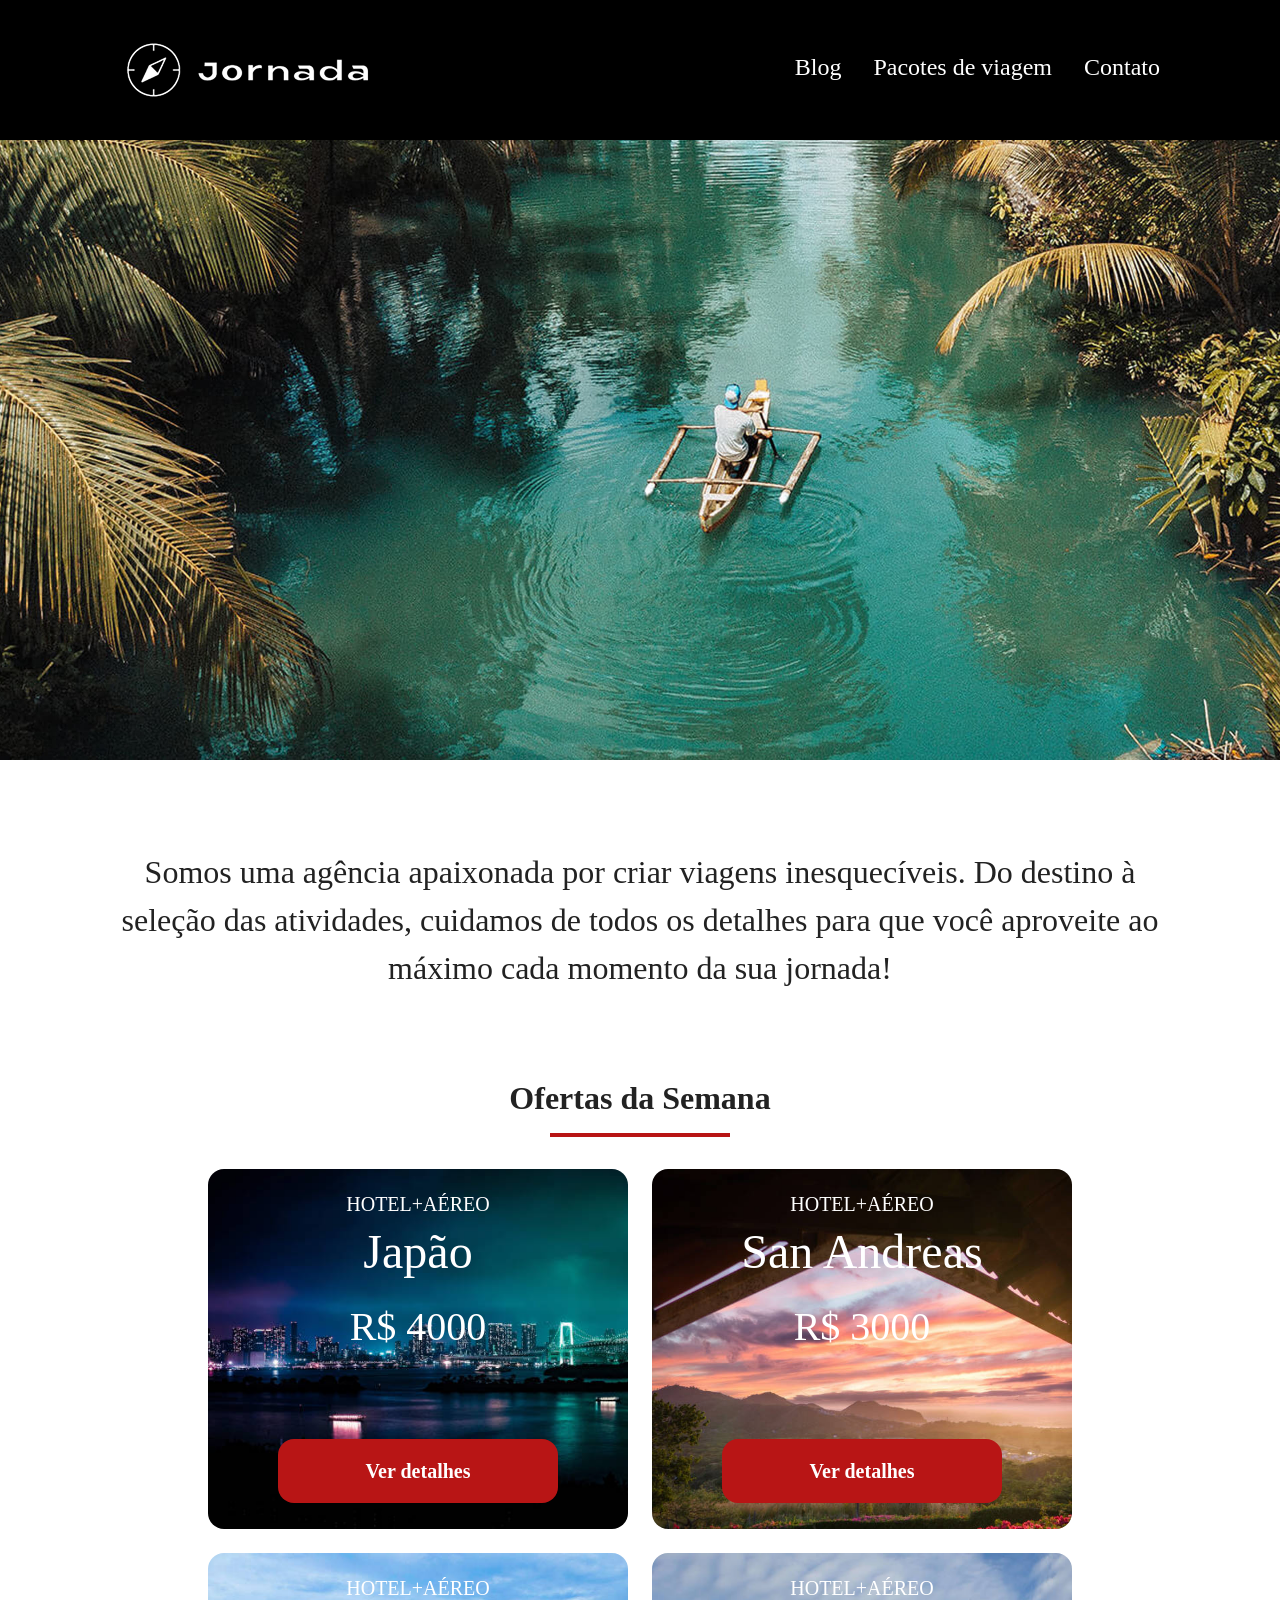
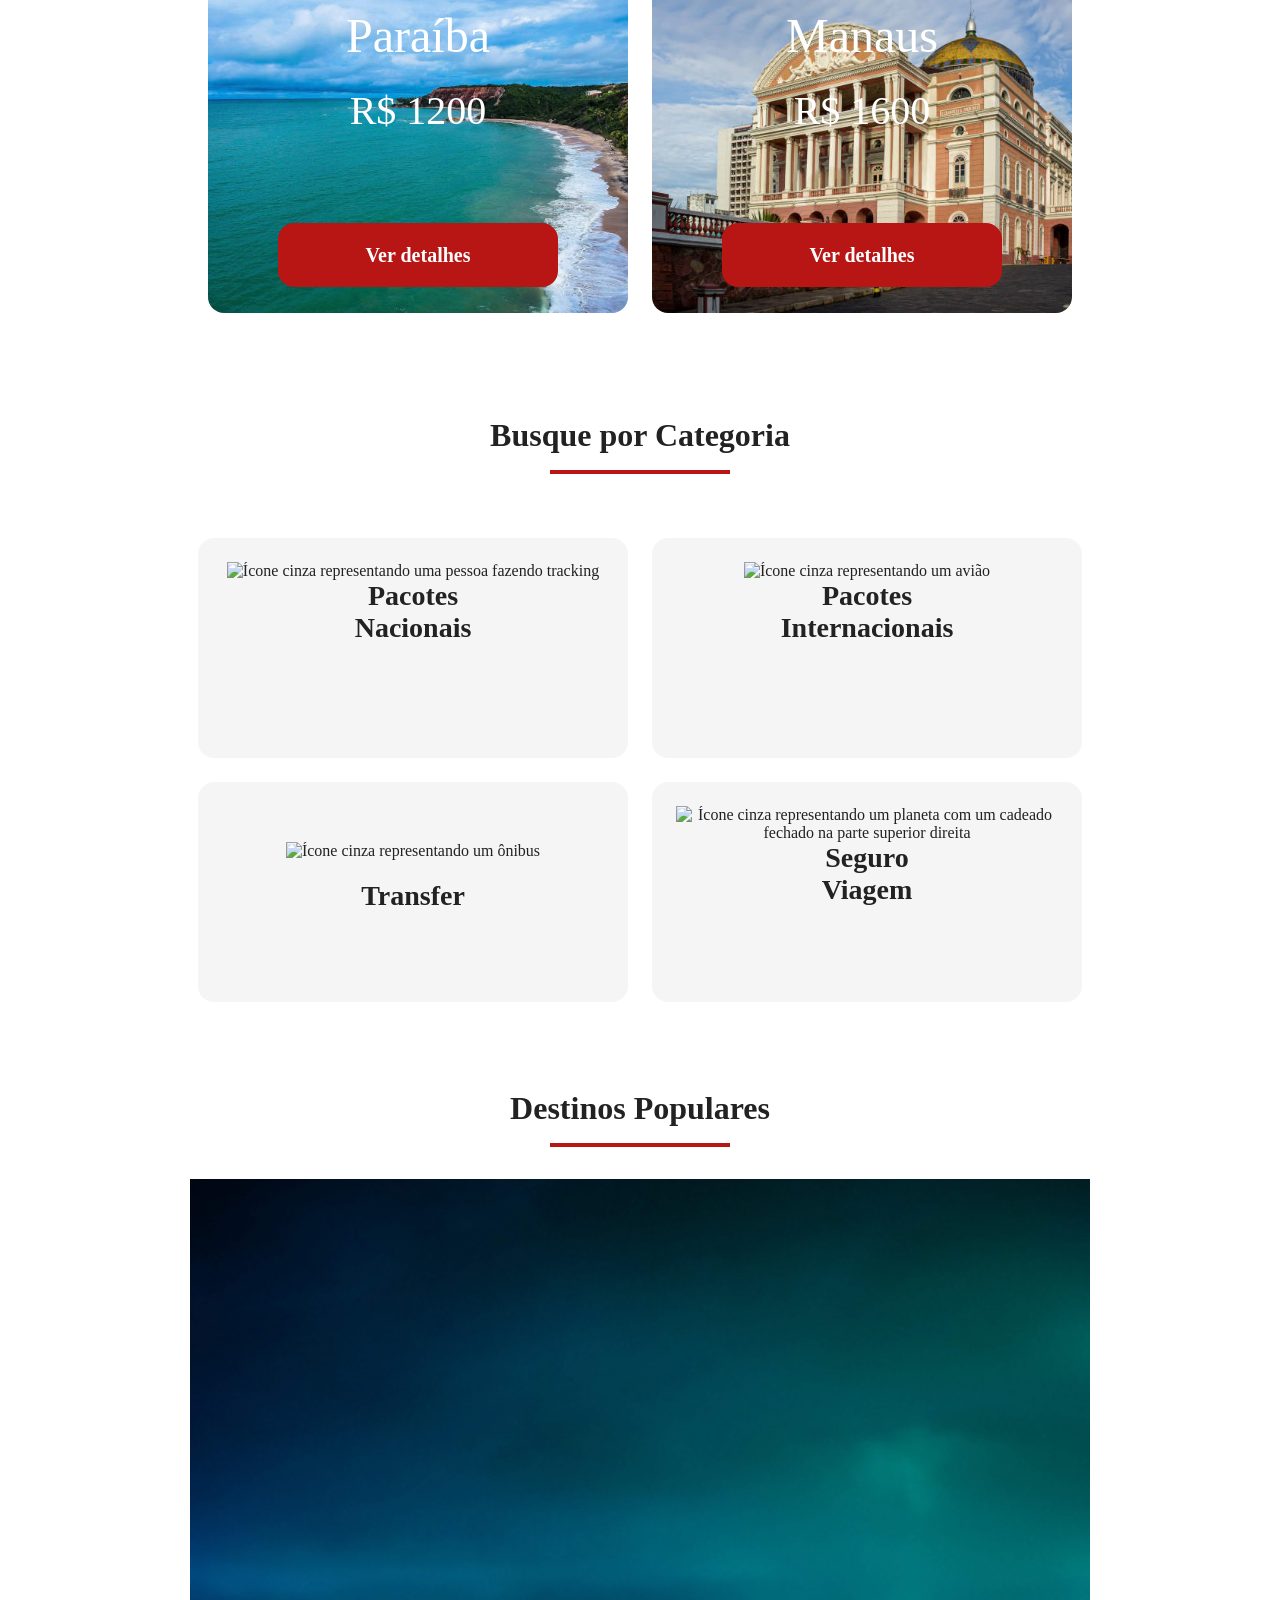
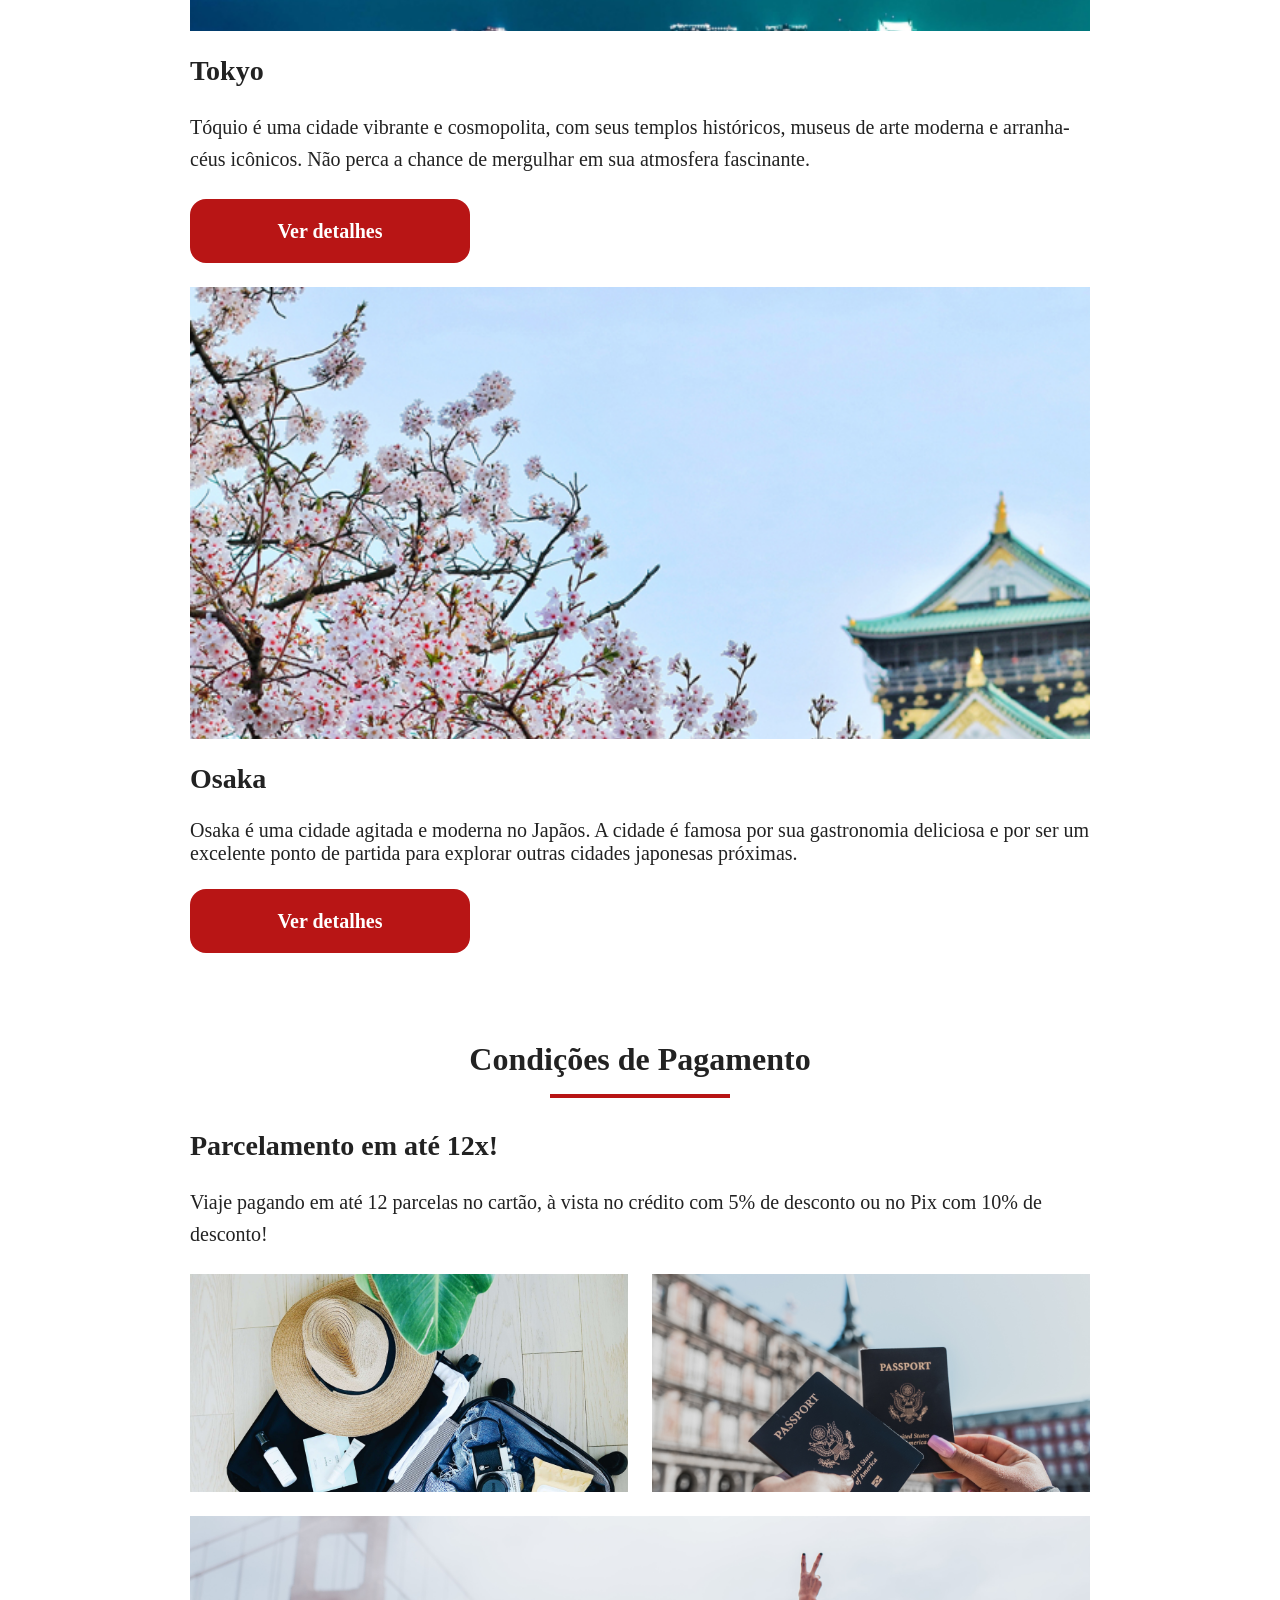
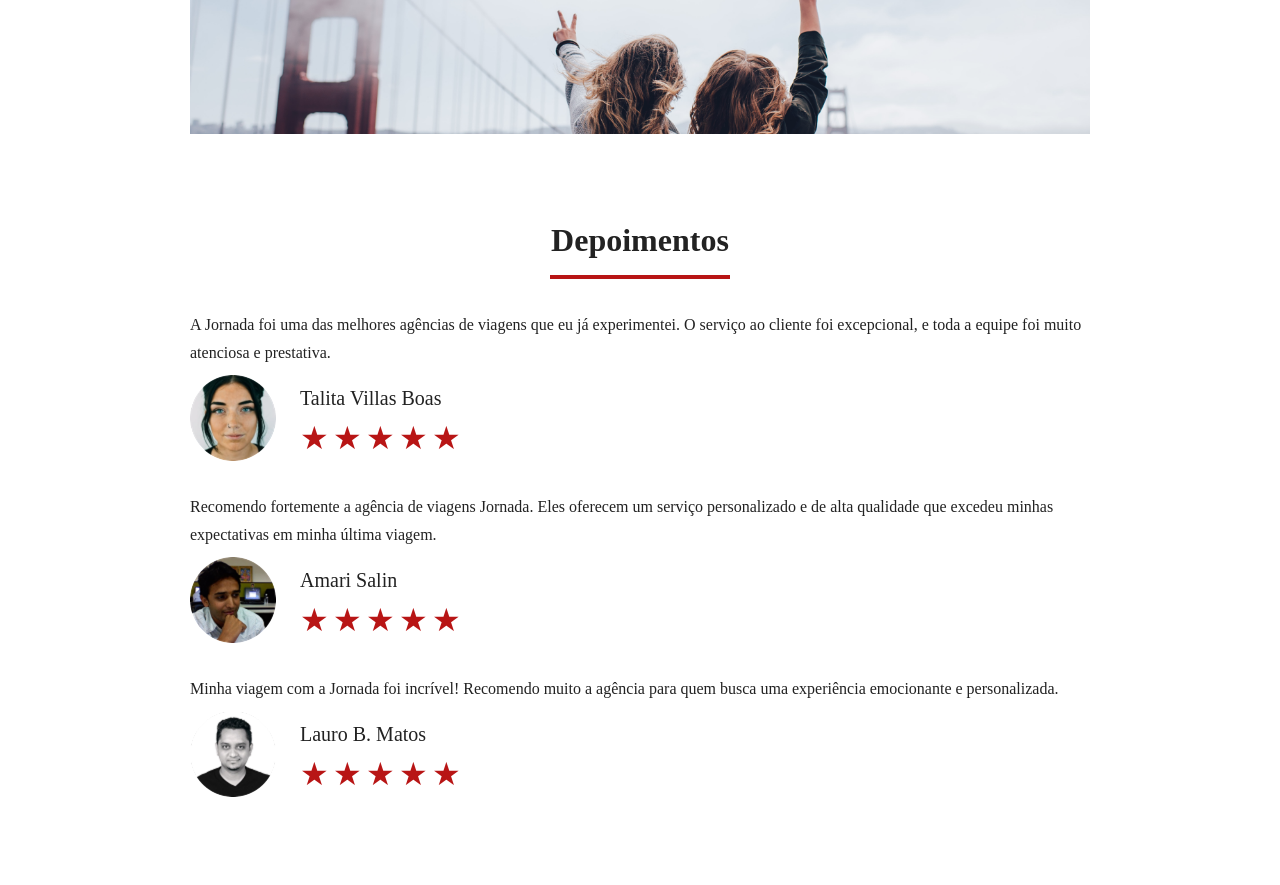
==== index.html @ f6783a28 "Finaliza estilos do mobile" ====
<!doctype html>
<html lang="pt-BR">
  <head>
    <meta charset="UTF-8" />
    <meta name="viewport" content="width=device-width, initial-scale=1.0" />
    <link rel="stylesheet" href="./css/style.css" />
    <title>Jornada Viagens</title>
  </head>
  <body>
    <header class="main-header">
      <a class="logo" href="index.html" title="Voltar para a página inicial">
        <img
          class="img-mobile"
          src="img/bussola-jornada-branca.png"
          alt="Bussola do logo Jornada Viagens na cor branca"
        />
        <img
          class="img-desktop"
          src="img/bussola-texto-jornada-branco.png"
          alt="Logo Jornada Viagens na cor branca"
        />
      </a>
      <div class="navigation-menu">
        <label for="menu">
          <img src="img/menu.png" alt="menu" />
        </label>
        <input type="checkbox" id="menu" hidden />
        <nav>
          <ul class="list-links">
            <li>
              <a href="blog.html" target="_blank" title="Acessar Blog">Blog</a>
            </li>
            <li>
              <a
                href="pacotes.html"
                target="_blank"
                title="Acessar Pacotes de viagem"
                >Pacotes de viagem</a
              >
            </li>
            <li>
              <a href="contato.html" target="_blank" title="Acessar Contato"
                >Contato</a
              >
            </li>
          </ul>
        </nav>
      </div>
    </header>
    <section class="hero">
      <div class="hero-img"></div>
      <h2>
        Somos uma agência apaixonada por criar viagens inesquecíveis. Do destino
        à seleção das atividades, cuidamos de todos os detalhes para que você
        aproveite ao máximo cada momento da sua jornada!
      </h2>
    </section>
    <section class="offers">
      <div class="section-title">
        <h2>Ofertas da Semana</h2>
        <hr />
      </div>
      <div class="offers-cards">
        <article class="card japao">
          <header>
            <p>HOTEL+AÉREO</p>
            <h3>
              Japão <br />
              <span>R$ 4000</span>
            </h3>
          </header>
          <section></section>
          <footer>
            <a href="#" class="botton">Ver detalhes</a>
          </footer>
        </article>
        <article class="card san-andreas">
          <header>
            <p>HOTEL+AÉREO</p>
            <h3>
              San Andreas <br />
              <span>R$ 3000</span>
            </h3>
          </header>
          <section></section>
          <footer>
            <a href="#" class="botton">Ver detalhes</a>
          </footer>
        </article>
        <article class="card paraiba">
          <header>
            <p>HOTEL+AÉREO</p>
            <h3>
              Paraíba <br />
              <span>R$ 1200</span>
            </h3>
          </header>
          <section></section>
          <footer>
            <a href="#" class="botton">Ver detalhes</a>
          </footer>
        </article>
        <article class="card manaus">
          <header>
            <p>HOTEL+AÉREO</p>
            <h3>
              Manaus <br />
              <span>R$ 1600</span>
            </h3>
          </header>
          <section></section>
          <footer>
            <a href="#" class="botton">Ver detalhes</a>
          </footer>
        </article>
      </div>
    </section>
    <section class="categories">
      <div class="section-title">
        <h2>Busque por Categoria</h2>
        <hr />
      </div>
      <div class="categories-cards">
        <a
          class="card"
          href="#"
          target="_blank"
          title="Busque pela categoria Pacotes Nacionais"
        >
          <img
            src="../jornada-viagens/img/ícone - caminhada.png"
            alt="Ícone cinza representando uma pessoa fazendo tracking"
          />
          <h3 class="content-title">
            Pacotes <br />
            Nacionais
          </h3>
        </a>
        <a
          class="card"
          href="#"
          target="_blank"
          title="Busque pela categoria Pacotes Internacionais"
        >
          <img
            src="../jornada-viagens/img/ícone - aviao.png"
            alt="Ícone cinza representando um avião"
          />
          <h3 class="content-title">
            Pacotes <br />
            Internacionais
          </h3>
        </a>
        <a
          class="card single-line transfer"
          href="#"
          target="_blank"
          title="Busque pela categoria Transfer"
        >
          <img
            src="../jornada-viagens/img/ícone -onibus.png"
            alt="Ícone cinza representando um ônibus"
          />
          <h3 class="content-title">Transfer</h3>
        </a>
        <a
          class="card"
          href="#"
          target="_blank"
          title="Busque pela categoria Seguro Viagem"
        >
          <img
            src="../jornada-viagens/img/ícone - planeta.png"
            alt="Ícone cinza representando um planeta com um cadeado fechado na parte superior direita"
          />
          <h3 class="content-title">
            Seguro <br />
            Viagem
          </h3>
        </a>
      </div>
    </section>
    <section class="destinations">
      <div class="section-title">
        <h2>Destinos Populares</h2>
        <hr />
      </div>
      <div class="destination-items">
        <article class="item tokyo">
          <header>
            <div class="img-item"></div>
            <h4 class="content-title">Tokyo</h4>
          </header>
          <p class="content-text">
            Tóquio é uma cidade vibrante e cosmopolita, com seus templos
            históricos, museus de arte moderna e arranha-céus icônicos. Não
            perca a chance de mergulhar em sua atmosfera fascinante.
          </p>
          <footer>
            <a
              href="#"
              class="botton"
              target="_blank"
              title="Veja mais detalhes do destino Tokyo"
              >Ver detalhes</a
            >
          </footer>
        </article>
        <article class="item osaka">
          <header>
            <div class="img-item"></div>
            <h4>Osaka</h4>
          </header>
          <p>
            Osaka é uma cidade agitada e moderna no Japãos. A cidade é famosa
            por sua gastronomia deliciosa e por ser um excelente ponto de
            partida para explorar outras cidades japonesas próximas.
          </p>
          <footer>
            <a
              href="#"
              class="botton"
              target="_blank"
              title="Veja mais detalhes do destino Osaka"
              >Ver detalhes</a
            >
          </footer>
        </article>
      </div>
    </section>
    <section class="payments">
      <div class="section-title">
        <h2>Condições de Pagamento</h2>
        <hr />
      </div>
      <div class="content-container">
        <div class="text-content">
        <h3 class="content-title">Parcelamento em até 12x!</h3>
        <p class="content-text">Viaje pagando em até 12 parcelas no cartão, à vista no crédito com 5% de desconto ou no Pix com 10% de desconto! </p>
      </div>
      <div class="image-gallery">
        <div class="image first"></div>
        <div class="image second"></div>
        <div class="image thirdy colspan-2"></div>
      </div>
      </div>
    </section>
    <section class="testimonials">
       <div class="section-title">
        <h2>Depoimentos</h2>
        <hr />
      </div>
      <div class="testimonials-container">
        <article>
          <header>
            <p>A Jornada foi uma das melhores agências de viagens que eu já experimentei. O serviço ao cliente foi excepcional, e toda a equipe foi muito atenciosa e prestativa.</p>
          </header>
          <footer>
            <img src="img/avatar-talita.png" alt="imagem de perfil da cliente Talita Villas Boas">
            <div class="profile-content">
              <h4>Talita Villas Boas</h4>
              <div class="rating">
                <span class="star">★</span>
                <span class="star">★</span>
                <span class="star">★</span>
                <span class="star">★</span>
                <span class="star">★</span>
              </div>
            </div>
          </footer>
        </article>
        <article>
          <header>
            <p>Recomendo fortemente a agência de viagens Jornada. Eles oferecem um serviço personalizado e de alta qualidade que excedeu minhas expectativas em minha última viagem.</p>
          </header>
          <footer>
            <img src="img/avatar-amari.png" alt="imagem de perfil do cliente Amari Salin">
            <div class="profile-content">
              <h4>Amari Salin</h4>
              <div class="rating">
                <span class="star">★</span>
                <span class="star">★</span>
                <span class="star">★</span>
                <span class="star">★</span>
                <span class="star">★</span>
              </div>
            </div>
          </footer>
        </article>
        <article>
          <header>
            <p>Minha viagem com a Jornada foi incrível! Recomendo muito a agência para quem busca uma experiência emocionante e personalizada.</p>
          </header>
          <footer>
            <img src="img/avatar-lauro.png" alt="imagem de perfil do cliente Lauro B. Matos">
            <div class="profile-content">
              <h4>Lauro B. Matos</h4>
              <div class="rating">
                <span class="star">★</span>
                <span class="star">★</span>
                <span class="star">★</span>
                <span class="star">★</span>
                <span class="star">★</span>
              </div>
            </div>
          </footer>
        </article>
      </div>
    </section>
  </body>
</html>
---- css/style.css ----
@import url(global.css);
@import url(header.css);
@import url(hero.css);
@import url(offers.css);
@import url(category.css);
@import url(destinations.css);
@import url(Payments.css);
@import url(testimonials.css);
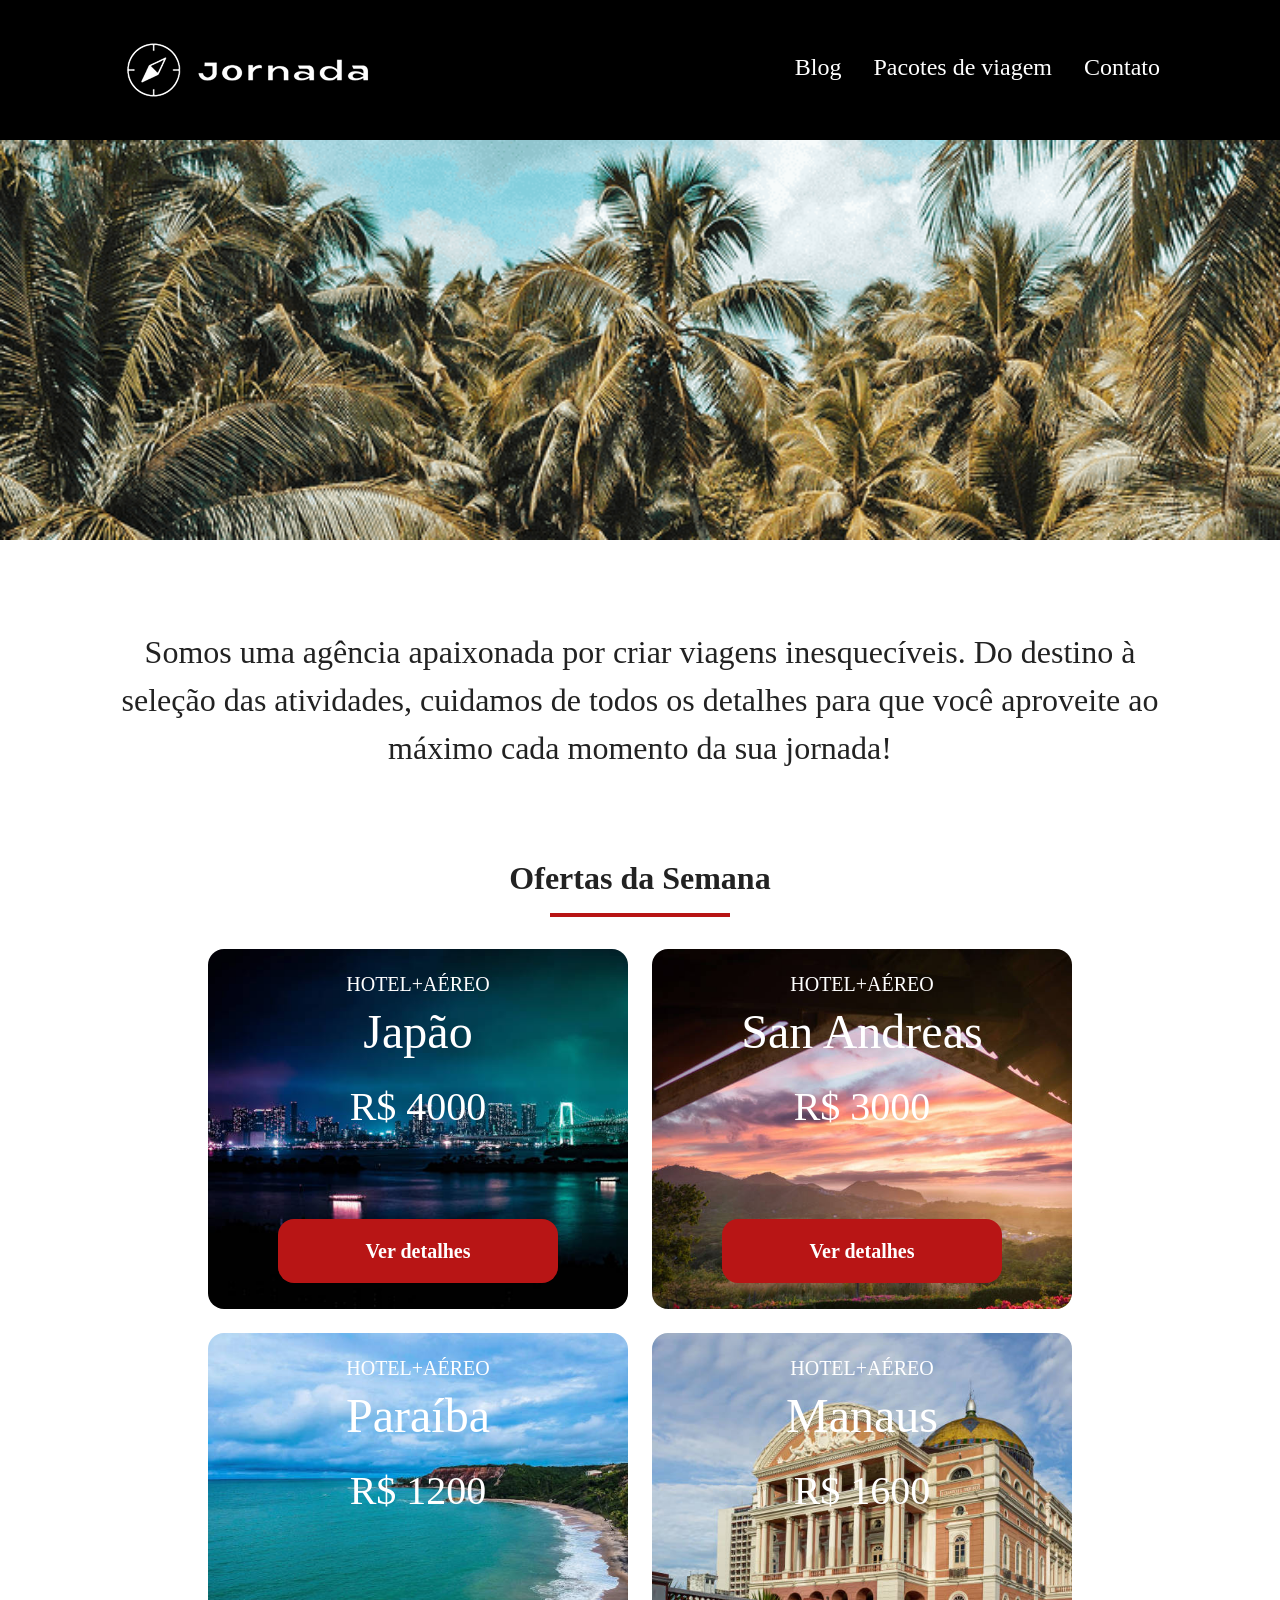
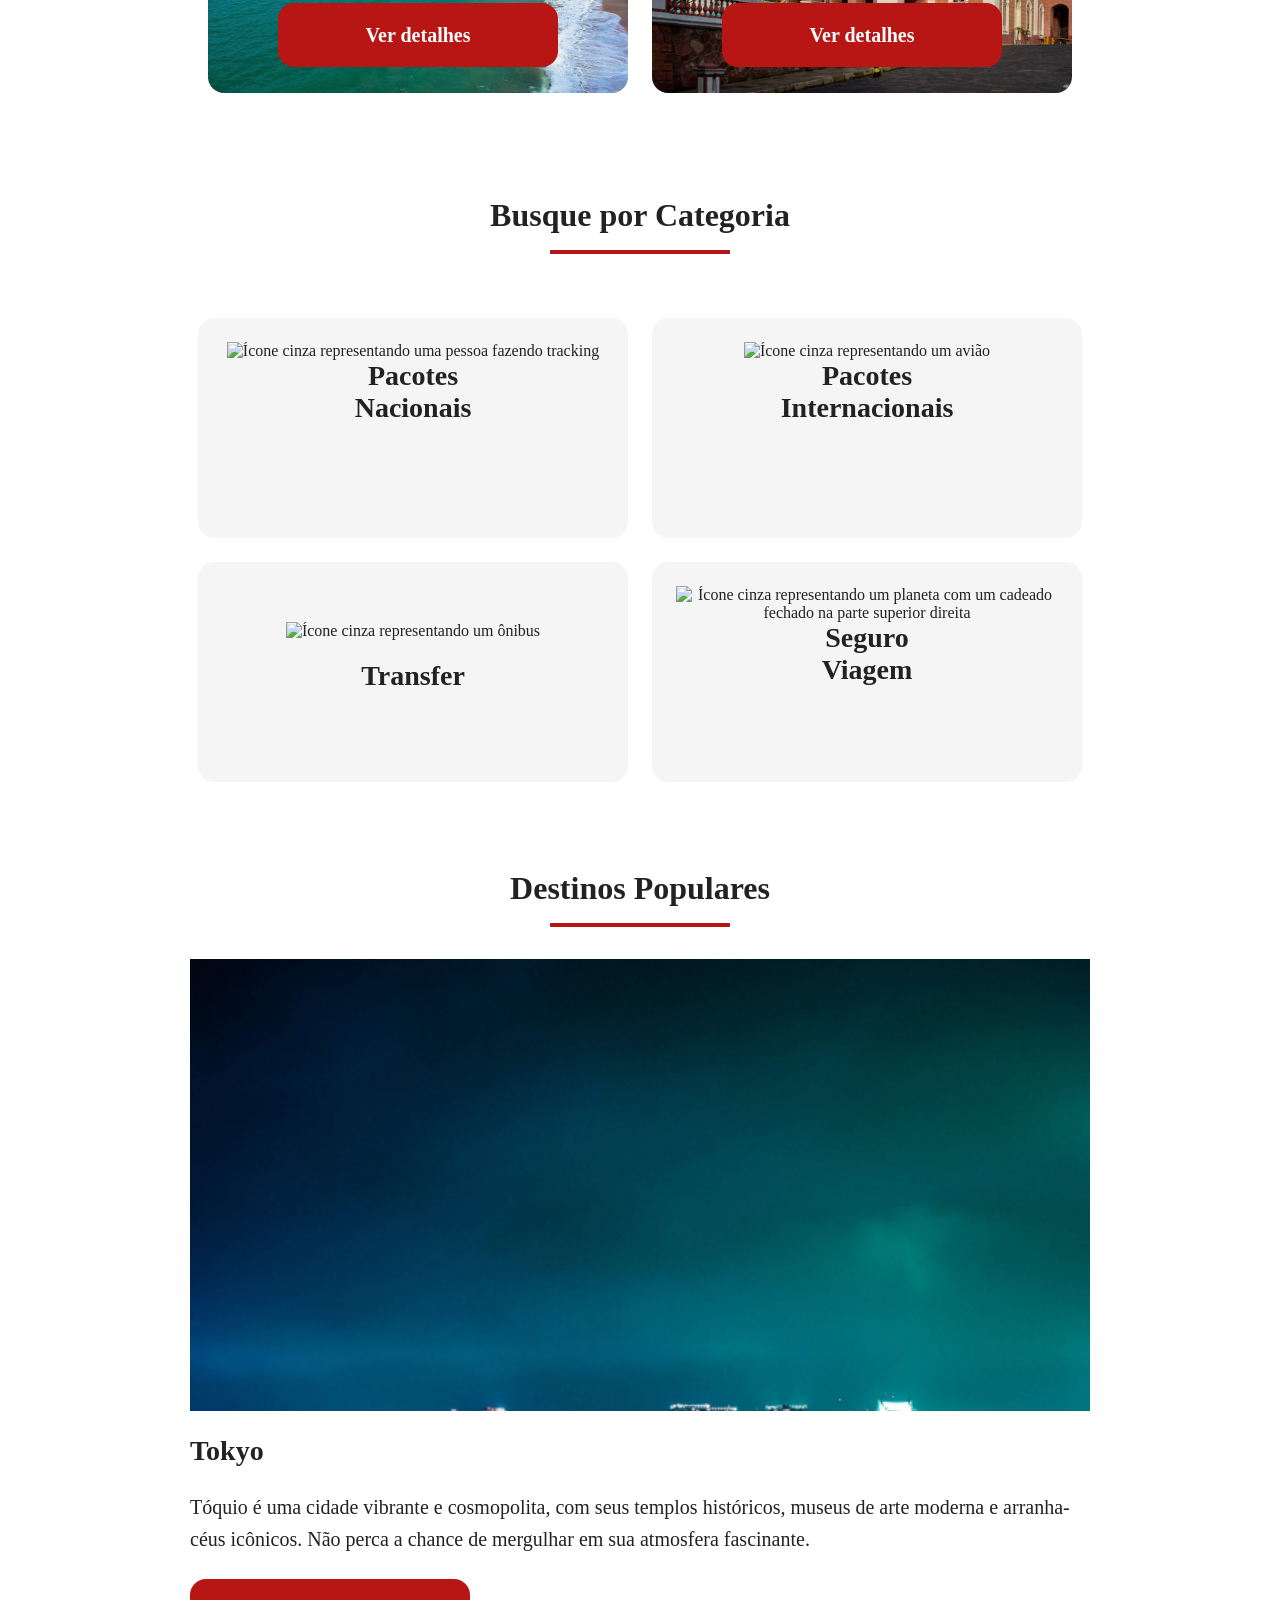
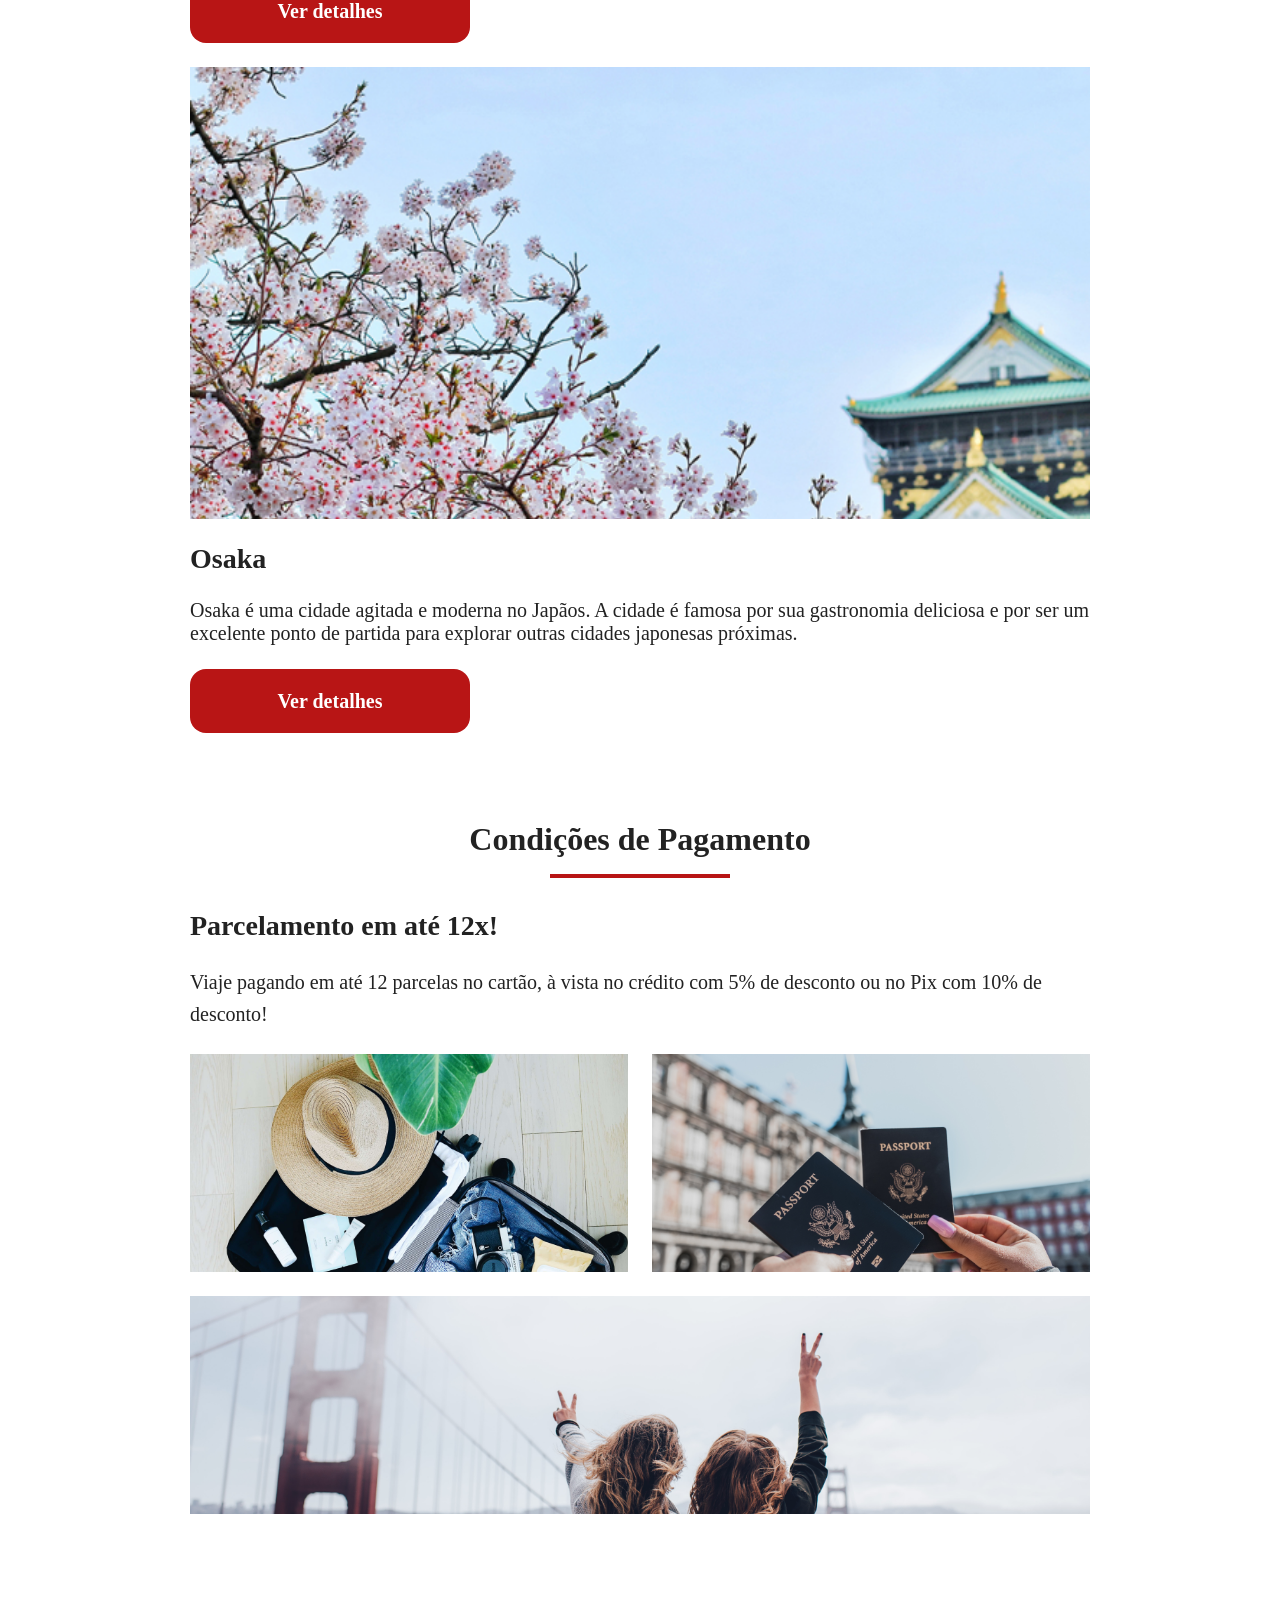
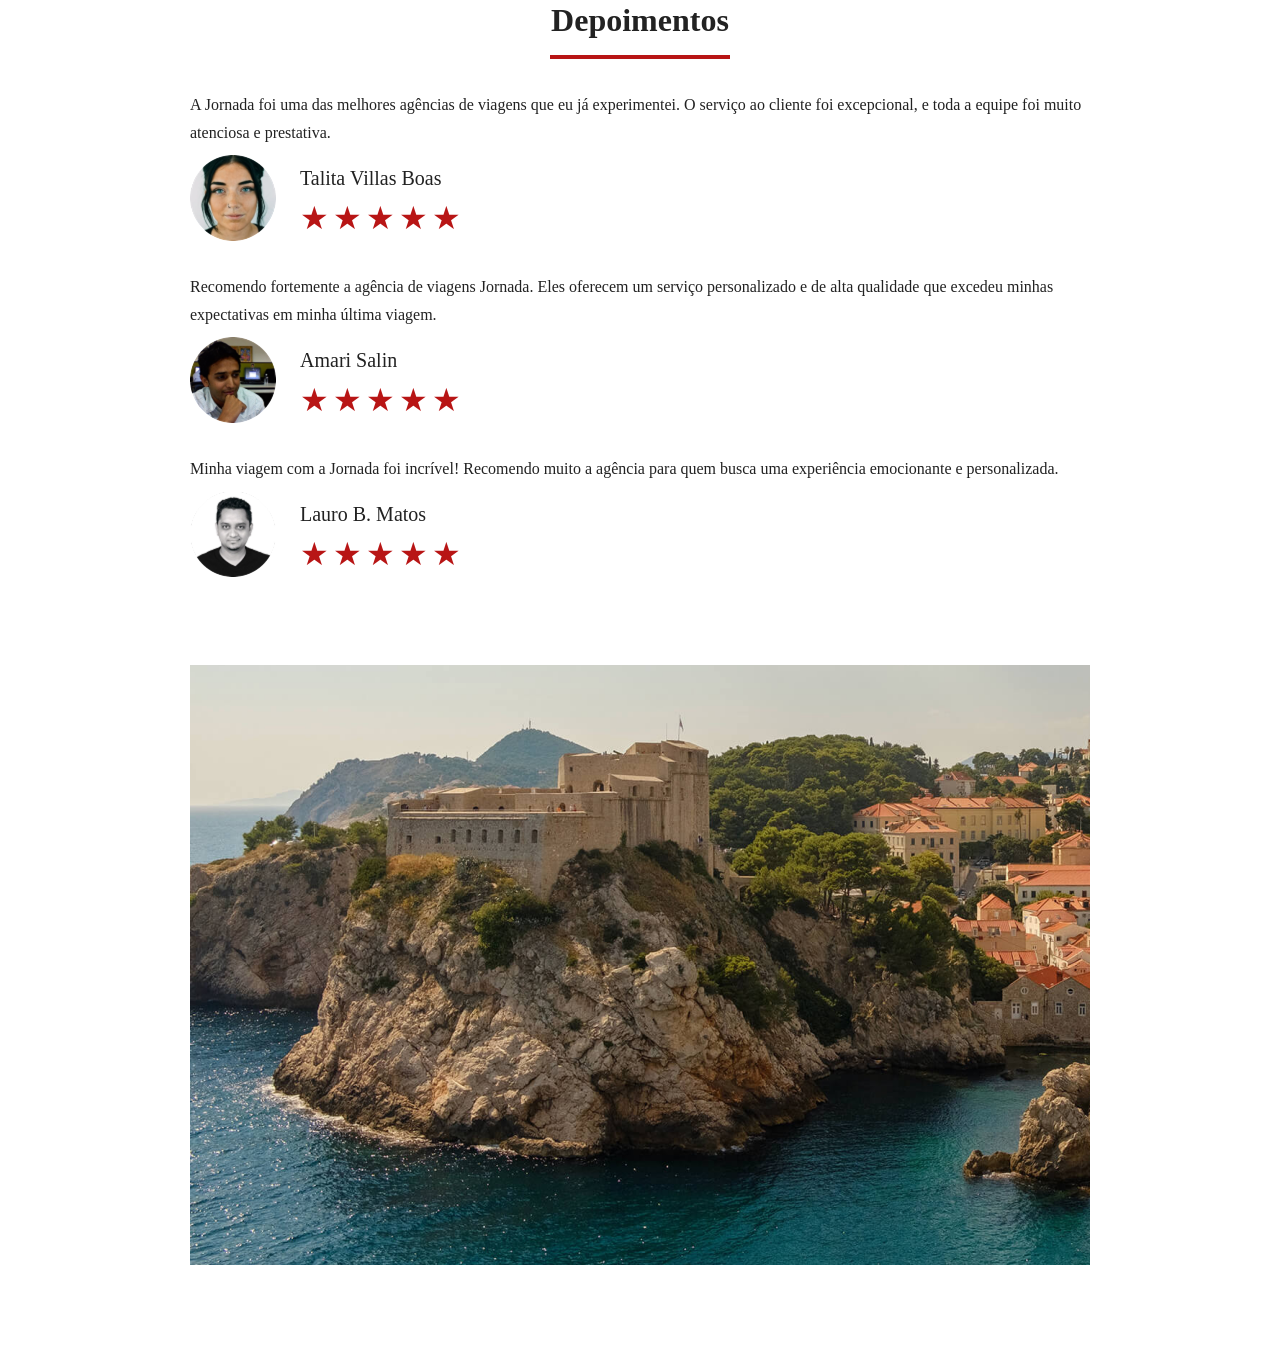
==== commit 7df165ee: "Adiciona img bottom hero" ====
--- a/index.html
+++ b/index.html
@@ -287,8 +287,7 @@
             </div>
           </footer>
         </article>
-        <article>
-          <header>
+        <article><header>
             <p>Minha viagem com a Jornada foi incrível! Recomendo muito a agência para quem busca uma experiência emocionante e personalizada.</p>
           </header>
           <footer>
@@ -307,5 +306,8 @@
         </article>
       </div>
     </section>
+    <section class="bottom-hero">
+    <div class="hero-img"></div>
+</section>
   </body>
 </html>
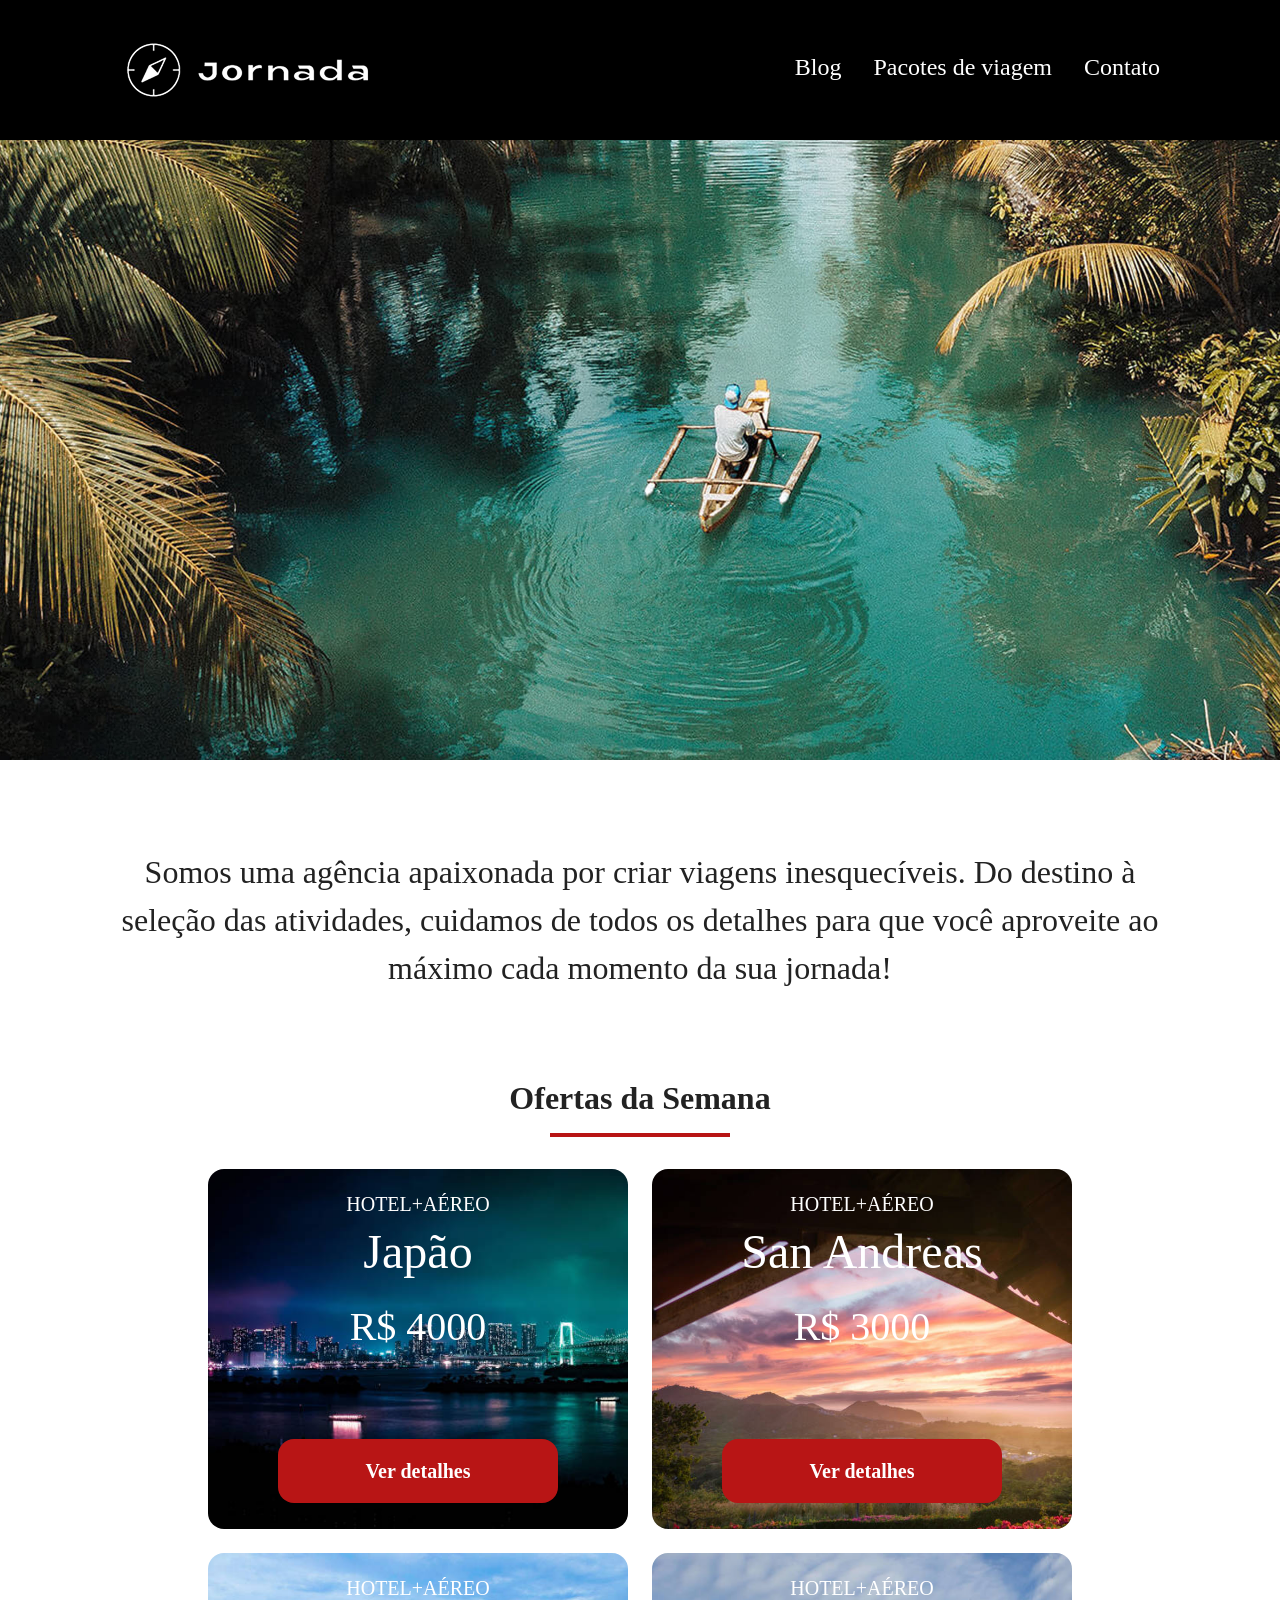
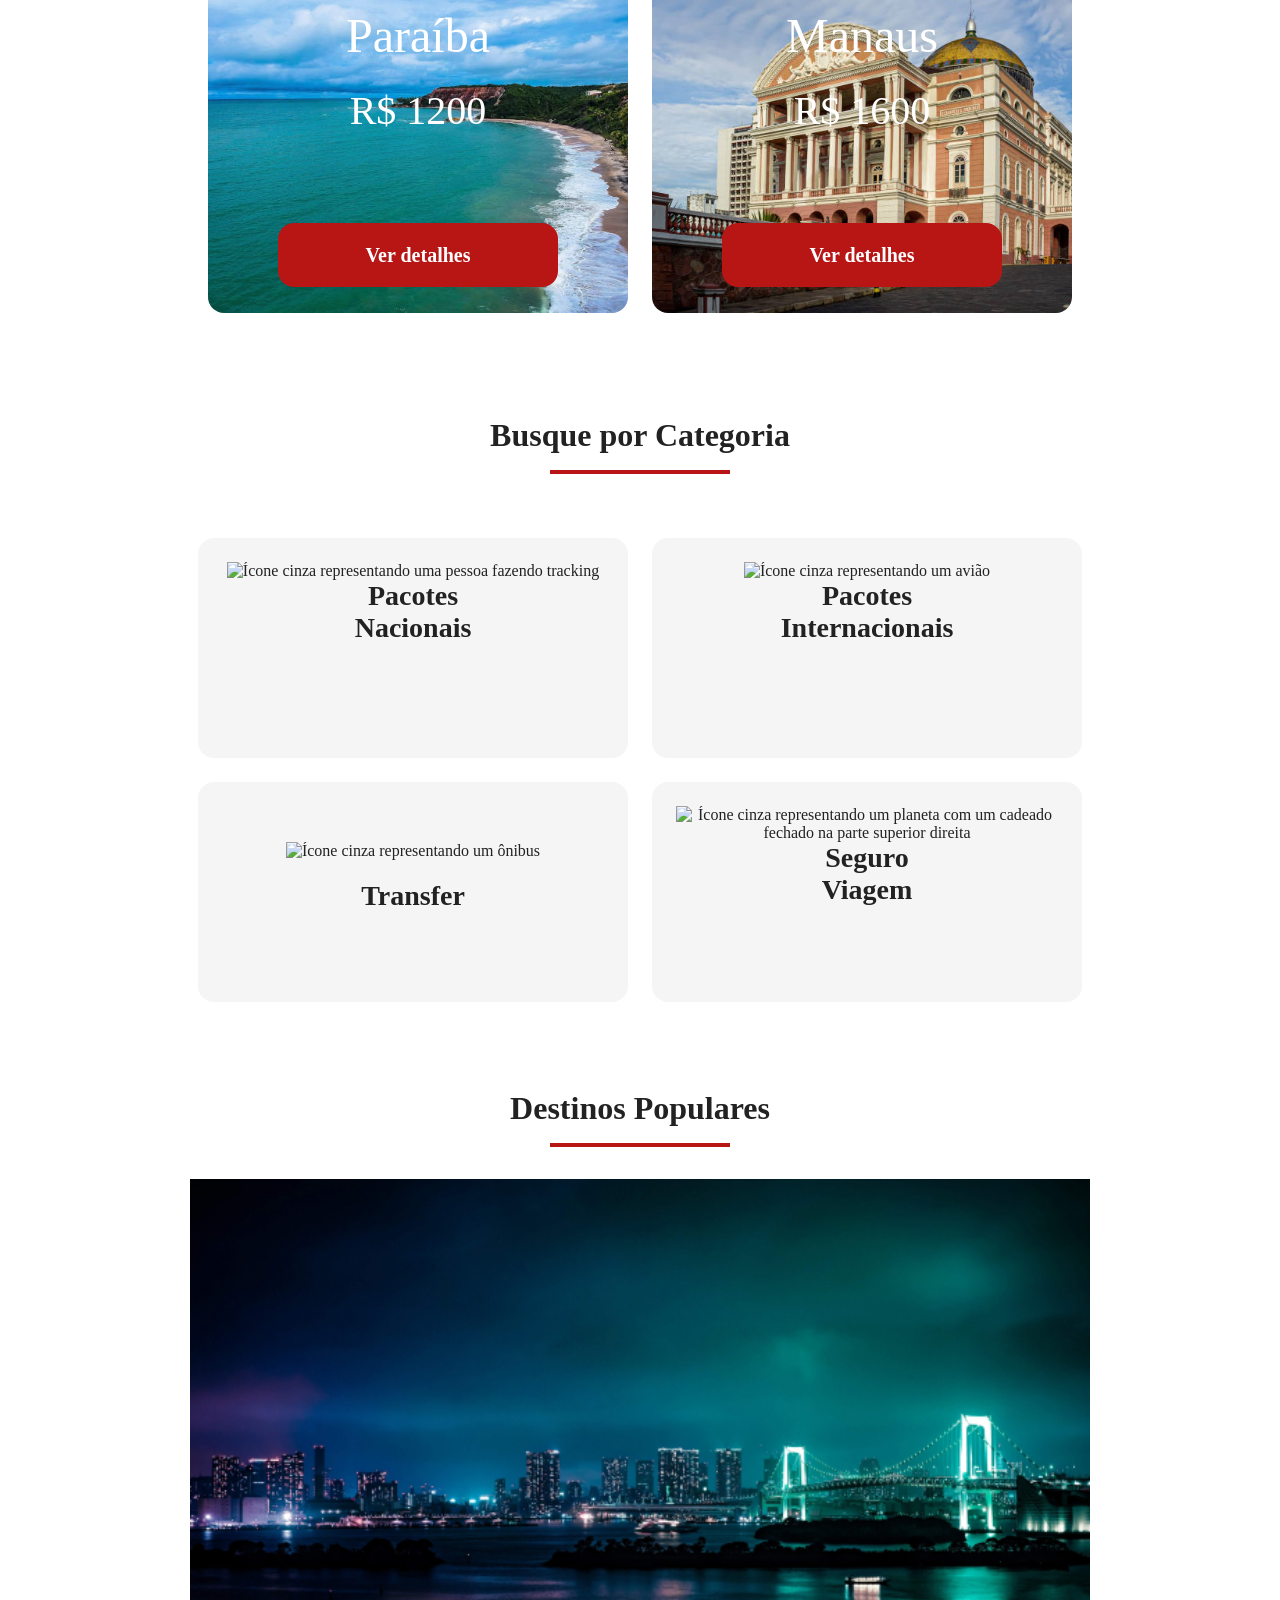
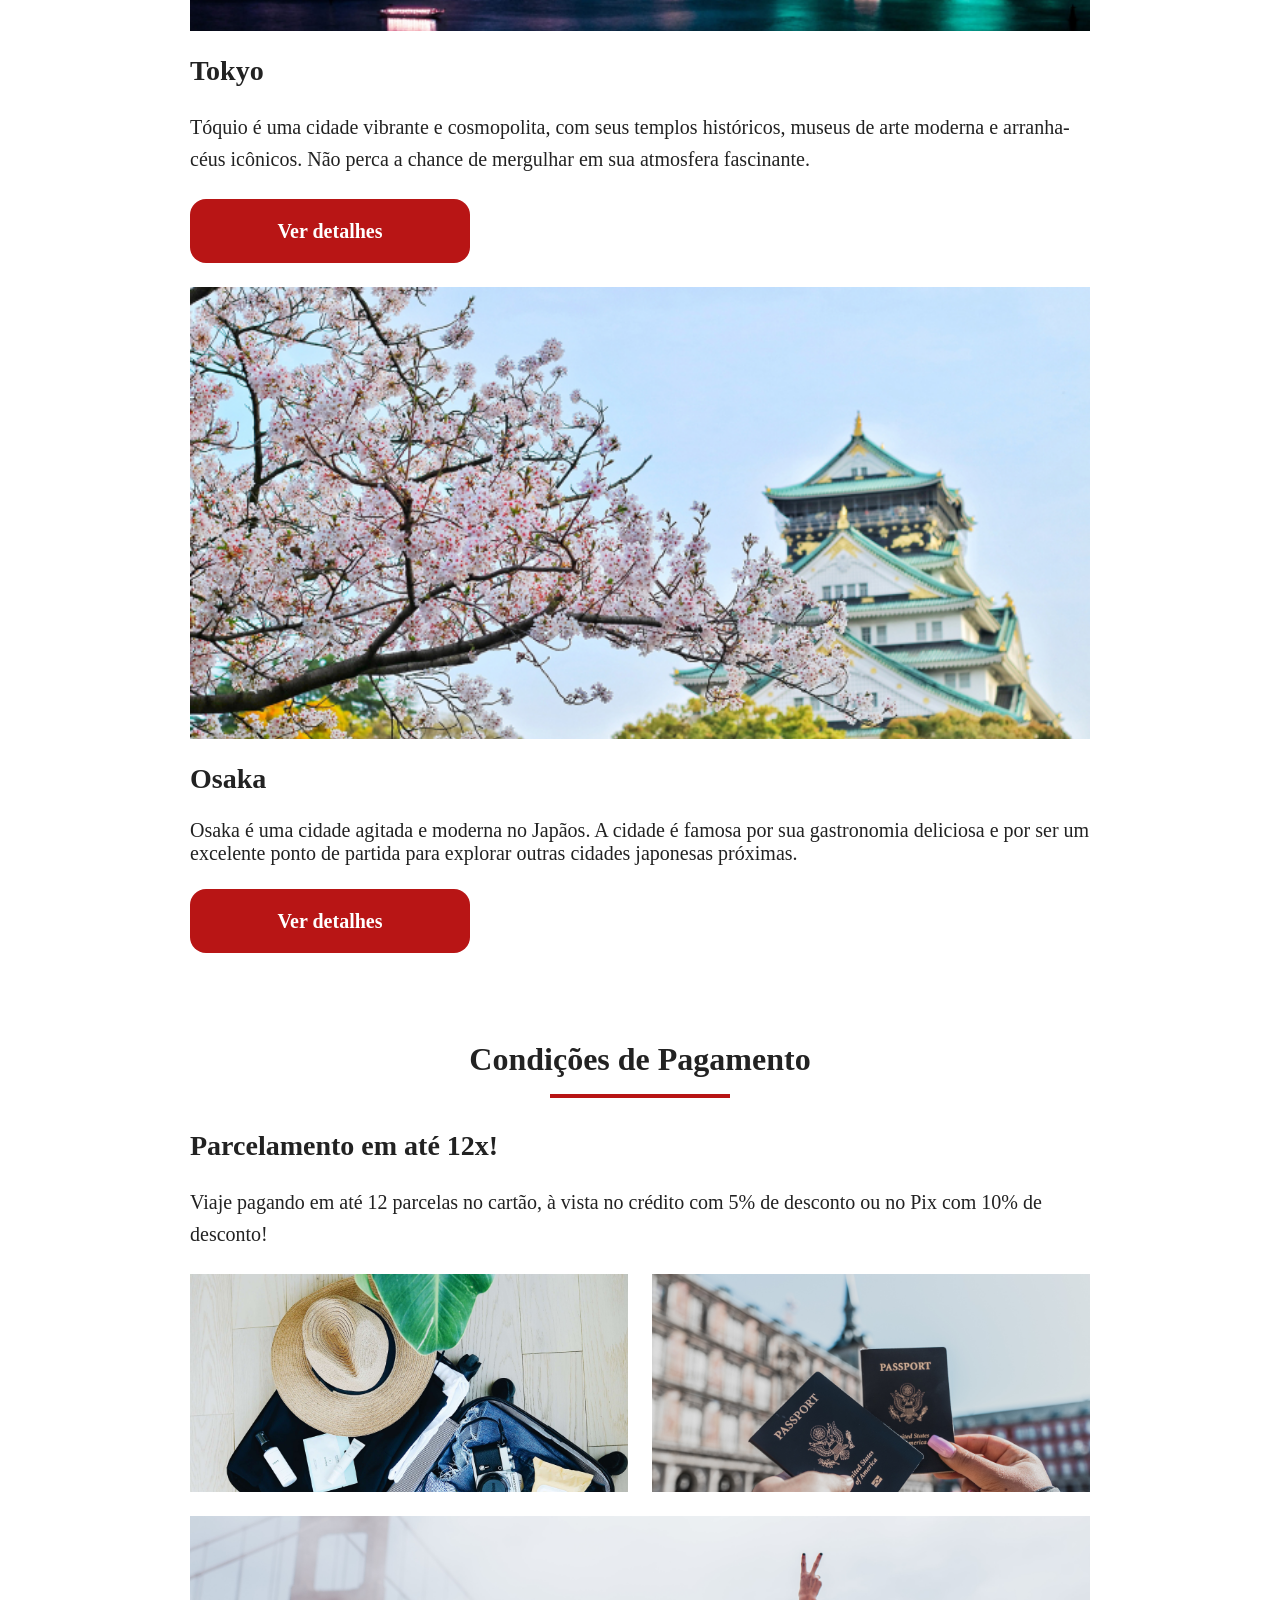
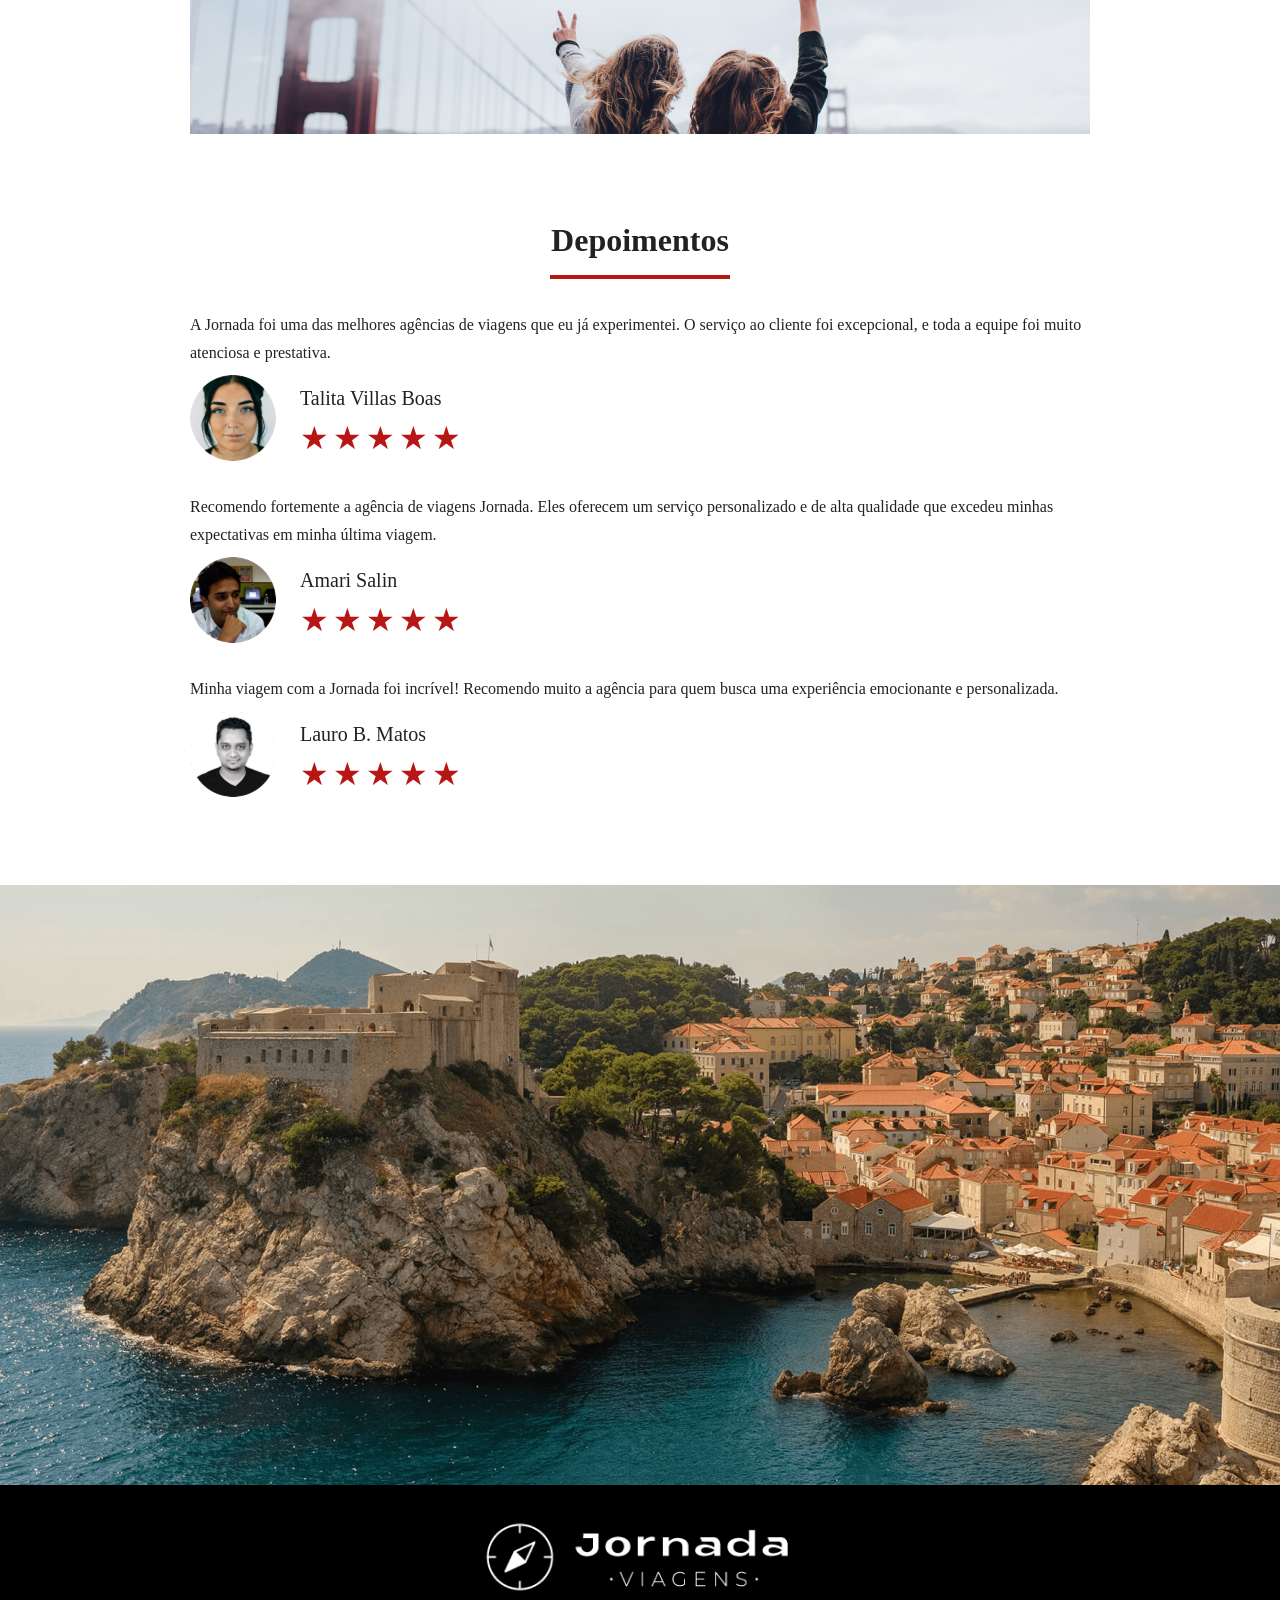
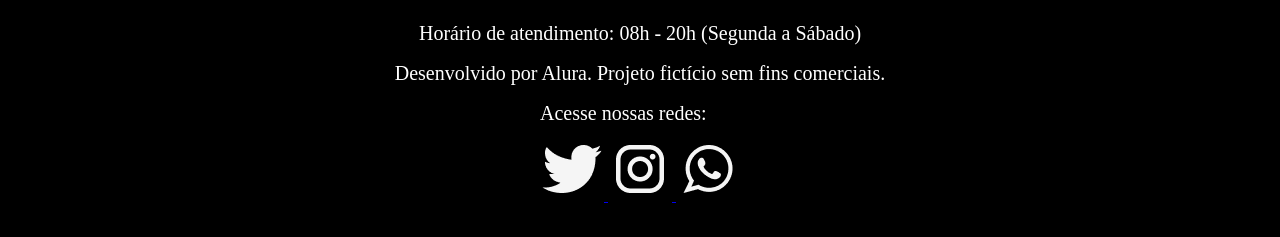
==== commit 240bf9f4: "Finaliza footer" ====
--- a/index.html
+++ b/index.html
@@ -189,7 +189,7 @@
         <article class="item tokyo">
           <header>
             <div class="img-item"></div>
-            <h4 class="content-title">Tokyo</h4>
+            <h3 class="content-title">Tokyo</h3>
           </header>
           <p class="content-text">
             Tóquio é uma cidade vibrante e cosmopolita, com seus templos
@@ -209,7 +209,7 @@
         <article class="item osaka">
           <header>
             <div class="img-item"></div>
-            <h4>Osaka</h4>
+            <h3>Osaka</h3>
           </header>
           <p>
             Osaka é uma cidade agitada e moderna no Japãos. A cidade é famosa
@@ -235,30 +235,40 @@
       </div>
       <div class="content-container">
         <div class="text-content">
-        <h3 class="content-title">Parcelamento em até 12x!</h3>
-        <p class="content-text">Viaje pagando em até 12 parcelas no cartão, à vista no crédito com 5% de desconto ou no Pix com 10% de desconto! </p>
-      </div>
-      <div class="image-gallery">
-        <div class="image first"></div>
-        <div class="image second"></div>
-        <div class="image thirdy colspan-2"></div>
-      </div>
+          <h3 class="content-title">Parcelamento em até 12x!</h3>
+          <p class="content-text">
+            Viaje pagando em até 12 parcelas no cartão, à vista no crédito com
+            5% de desconto ou no Pix com 10% de desconto!
+          </p>
+        </div>
+        <div class="image-gallery">
+          <div class="image first"></div>
+          <div class="image second"></div>
+          <div class="image thirdy colspan-2"></div>
+        </div>
       </div>
     </section>
     <section class="testimonials">
-       <div class="section-title">
+      <div class="section-title">
         <h2>Depoimentos</h2>
         <hr />
       </div>
       <div class="testimonials-container">
         <article>
           <header>
-            <p>A Jornada foi uma das melhores agências de viagens que eu já experimentei. O serviço ao cliente foi excepcional, e toda a equipe foi muito atenciosa e prestativa.</p>
-          </header>
-          <footer>
-            <img src="img/avatar-talita.png" alt="imagem de perfil da cliente Talita Villas Boas">
+            <p>
+              A Jornada foi uma das melhores agências de viagens que eu já
+              experimentei. O serviço ao cliente foi excepcional, e toda a
+              equipe foi muito atenciosa e prestativa.
+            </p>
+          </header>
+          <footer>
+            <img
+              src="img/avatar-talita.png"
+              alt="imagem de perfil da cliente Talita Villas Boas"
+            />
             <div class="profile-content">
-              <h4>Talita Villas Boas</h4>
+              <h3>Talita Villas Boas</h3>
               <div class="rating">
                 <span class="star">★</span>
                 <span class="star">★</span>
@@ -271,12 +281,19 @@
         </article>
         <article>
           <header>
-            <p>Recomendo fortemente a agência de viagens Jornada. Eles oferecem um serviço personalizado e de alta qualidade que excedeu minhas expectativas em minha última viagem.</p>
-          </header>
-          <footer>
-            <img src="img/avatar-amari.png" alt="imagem de perfil do cliente Amari Salin">
+            <p>
+              Recomendo fortemente a agência de viagens Jornada. Eles oferecem
+              um serviço personalizado e de alta qualidade que excedeu minhas
+              expectativas em minha última viagem.
+            </p>
+          </header>
+          <footer>
+            <img
+              src="img/avatar-amari.png"
+              alt="imagem de perfil do cliente Amari Salin"
+            />
             <div class="profile-content">
-              <h4>Amari Salin</h4>
+              <h3>Amari Salin</h3>
               <div class="rating">
                 <span class="star">★</span>
                 <span class="star">★</span>
@@ -287,13 +304,20 @@
             </div>
           </footer>
         </article>
-        <article><header>
-            <p>Minha viagem com a Jornada foi incrível! Recomendo muito a agência para quem busca uma experiência emocionante e personalizada.</p>
-          </header>
-          <footer>
-            <img src="img/avatar-lauro.png" alt="imagem de perfil do cliente Lauro B. Matos">
+        <article>
+          <header>
+            <p>
+              Minha viagem com a Jornada foi incrível! Recomendo muito a agência
+              para quem busca uma experiência emocionante e personalizada.
+            </p>
+          </header>
+          <footer>
+            <img
+              src="img/avatar-lauro.png"
+              alt="imagem de perfil do cliente Lauro B. Matos"
+            />
             <div class="profile-content">
-              <h4>Lauro B. Matos</h4>
+              <h3>Lauro B. Matos</h3>
               <div class="rating">
                 <span class="star">★</span>
                 <span class="star">★</span>
@@ -307,7 +331,35 @@
       </div>
     </section>
     <section class="bottom-hero">
-    <div class="hero-img"></div>
-</section>
+      <div class="hero-img"></div>
+    </section>
+    <footer class="main-footer">
+      <div class="footer-content">
+        <img src="img/Logo-footer.png" alt="logo completo Jornada Viagens" />
+        <p>Horário de atendimento: 08h - 20h (Segunda a Sábado)</p>
+        <p>Desenvolvido por Alura. Projeto fictício sem fins comerciais.</p>
+      </div>
+      <div class="footer-social">
+        <p>Acesse nossas redes:</p>
+        <a href="#" target="_blank" title="Acesse o Twitter do Jornada Viagens">
+          <img
+            src="img/icon-Twiter.svg.png"
+            alt="icone do twitter na cor branca"
+          />
+        </a>
+        <a href="#" target="_blank" title="Acesse o Instagram do Jornada Viagens">
+          <img
+            src="img/icon-Instragam.svg.png"
+            alt="icone do Instagram na cor branca"
+          />
+        </a>
+        <a href="#" target="_blank" title="Entre em contato através do Whatsapp">
+          <img
+            src="img/icon-Whatsapp.svg.png"
+            alt="icone do Whatsapp na cor branca"
+          />
+        </a>
+      </div>
+    </footer>
   </body>
 </html>
--- a/css/style.css
+++ b/css/style.css
@@ -5,4 +5,5 @@
 @import url(category.css);
 @import url(destinations.css);
 @import url(Payments.css);
-@import url(testimonials.css);+@import url(testimonials.css);
+@import url(footer.css);
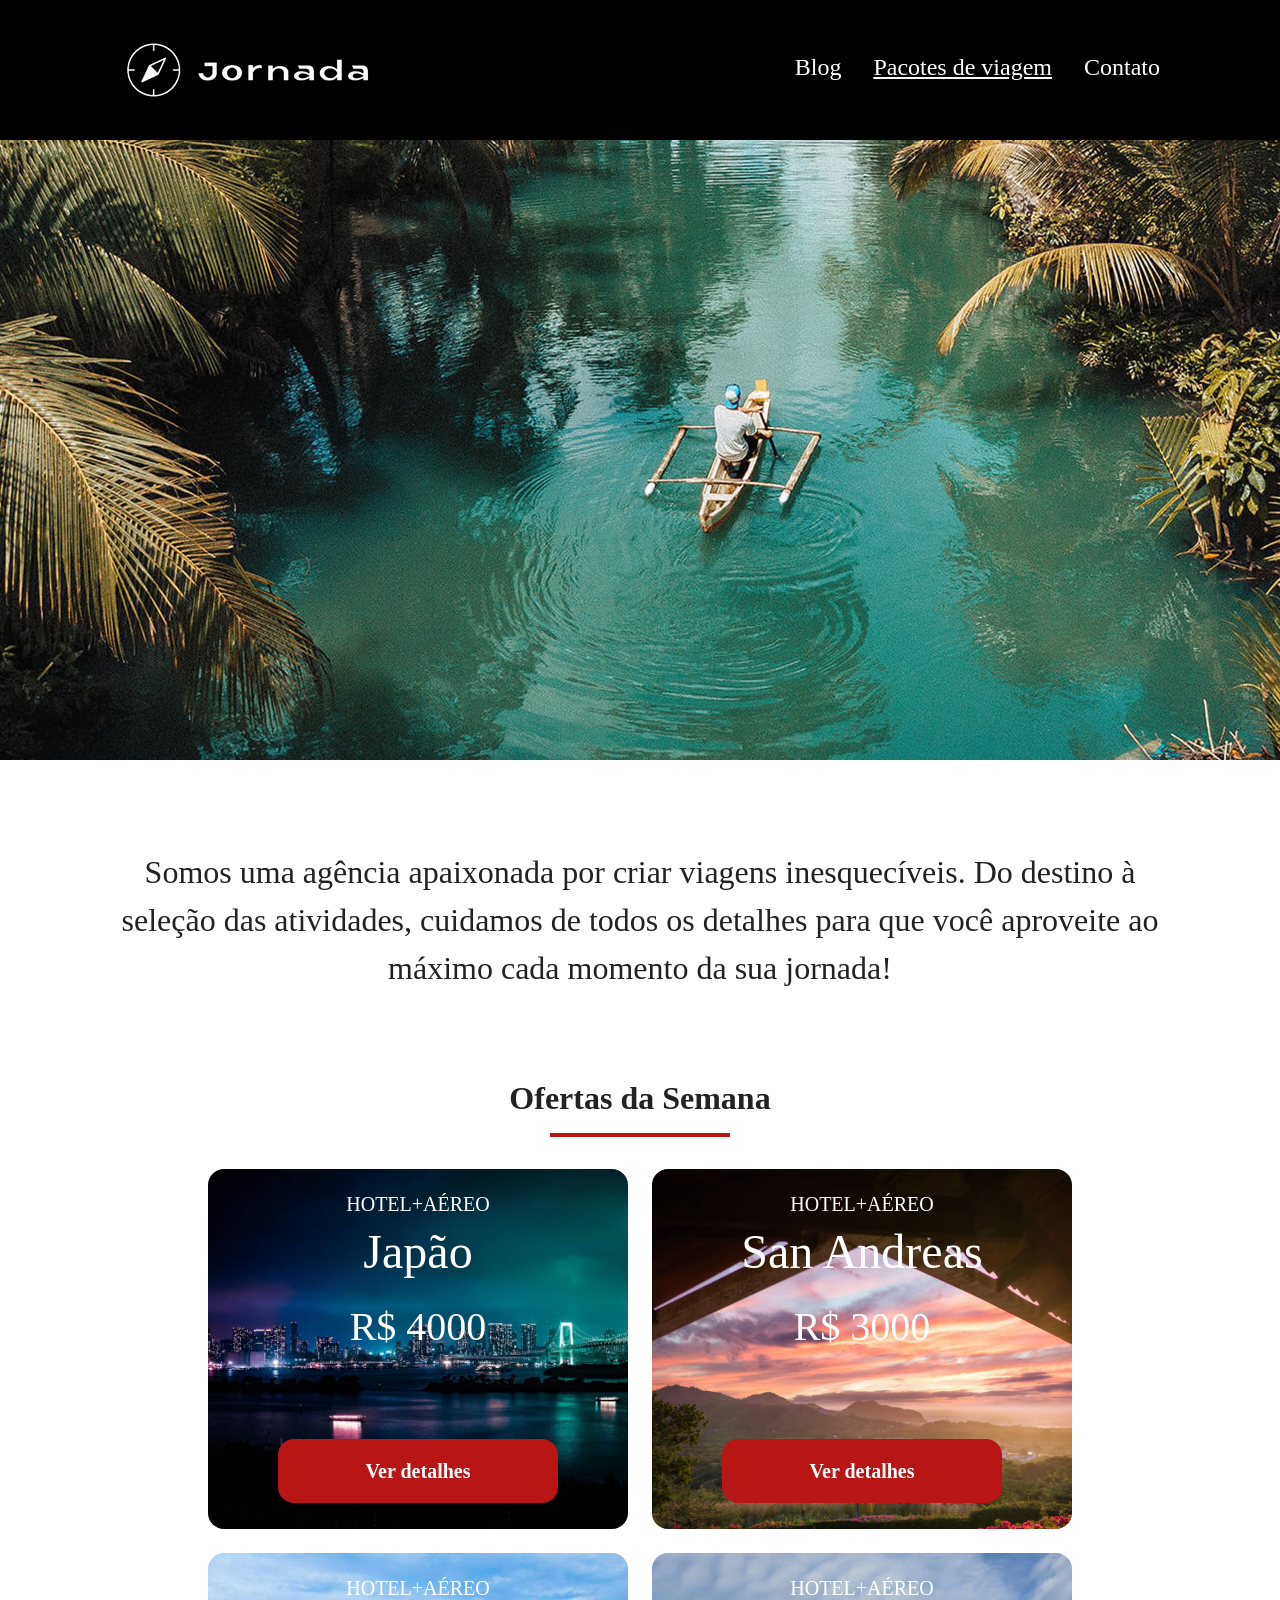
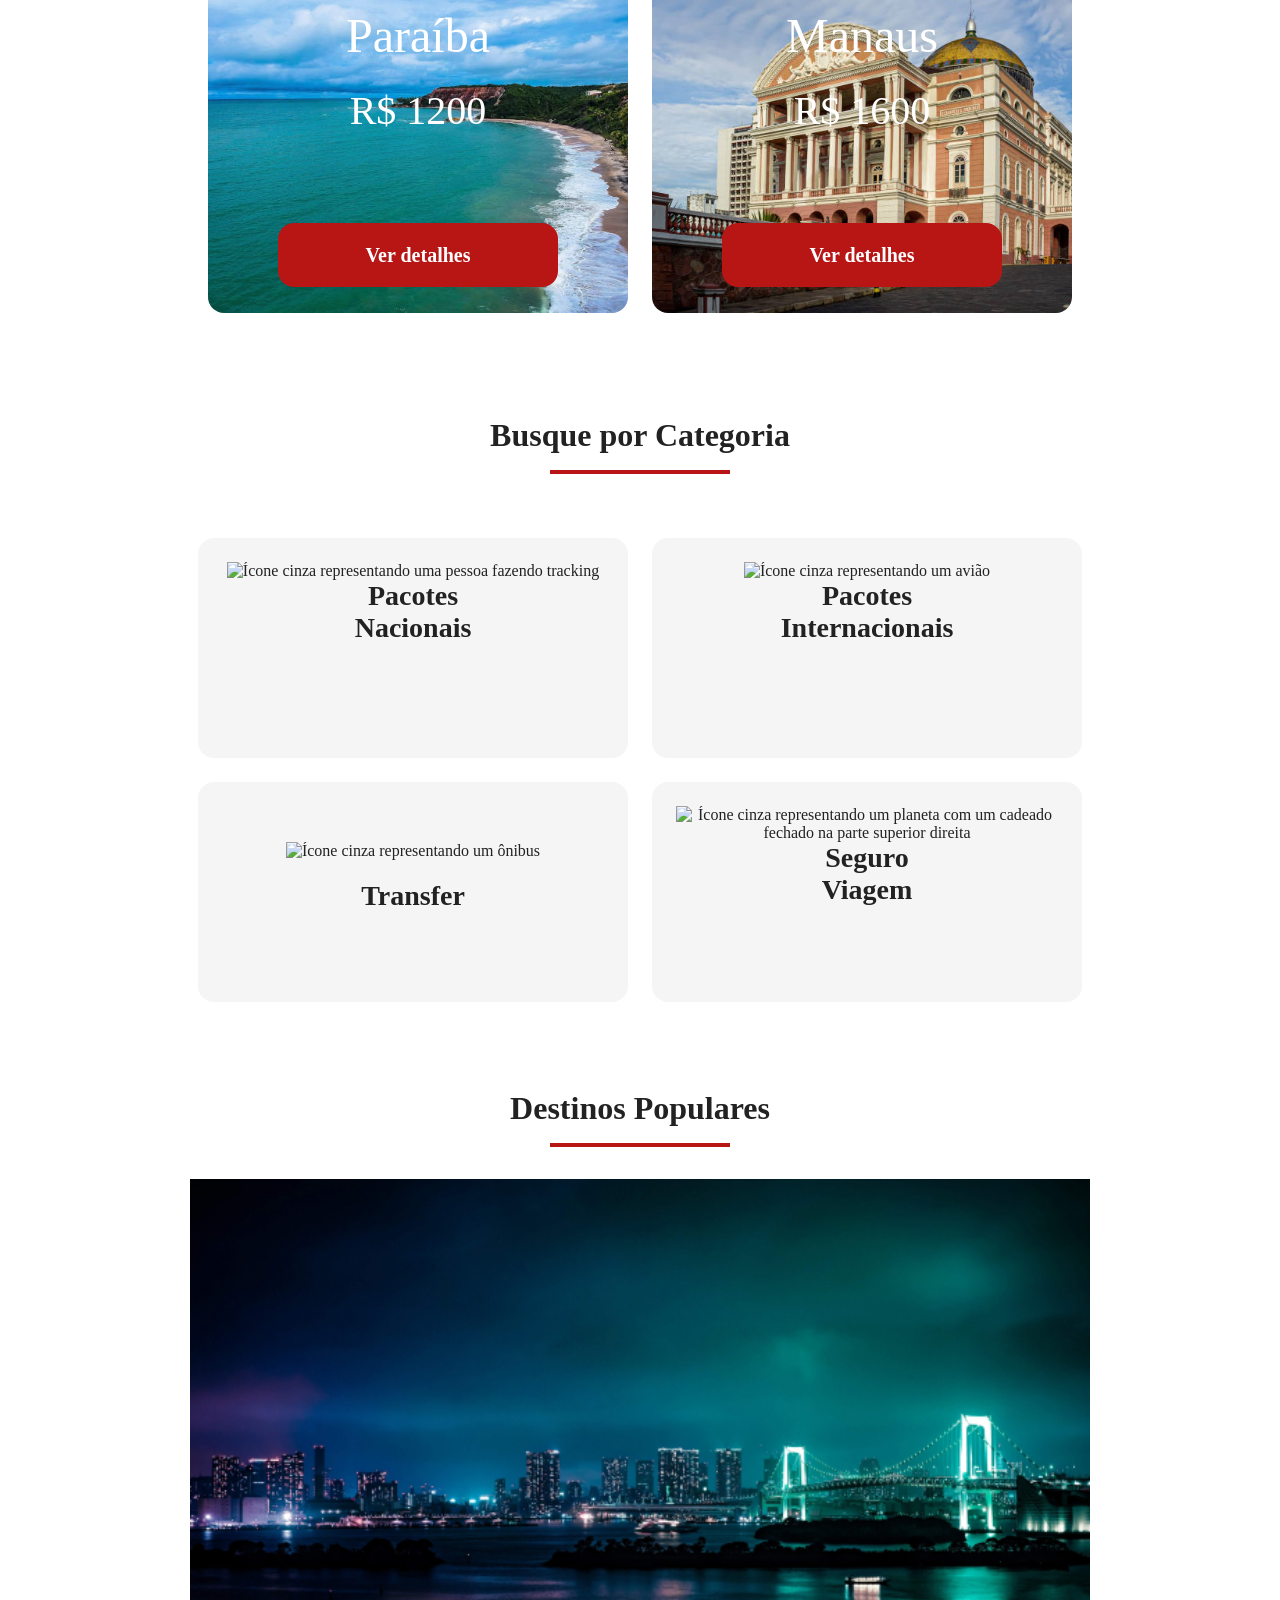
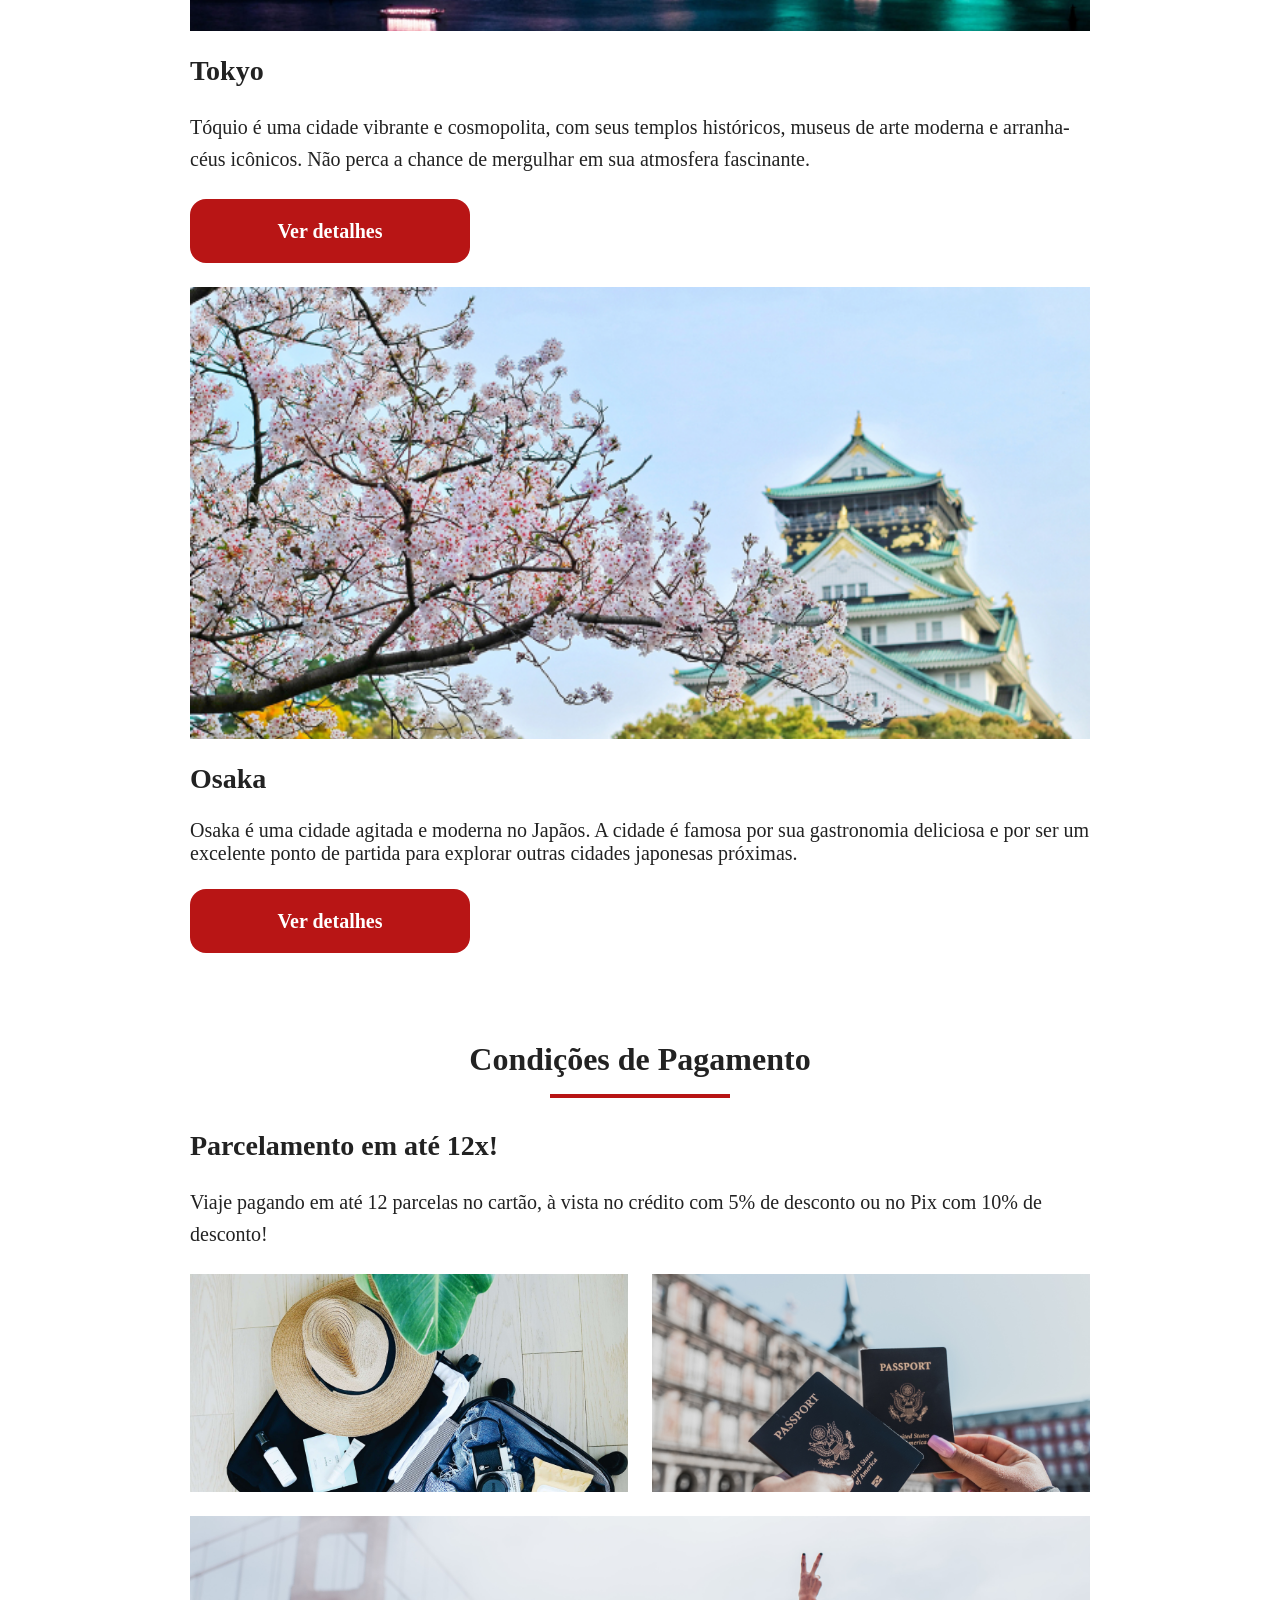
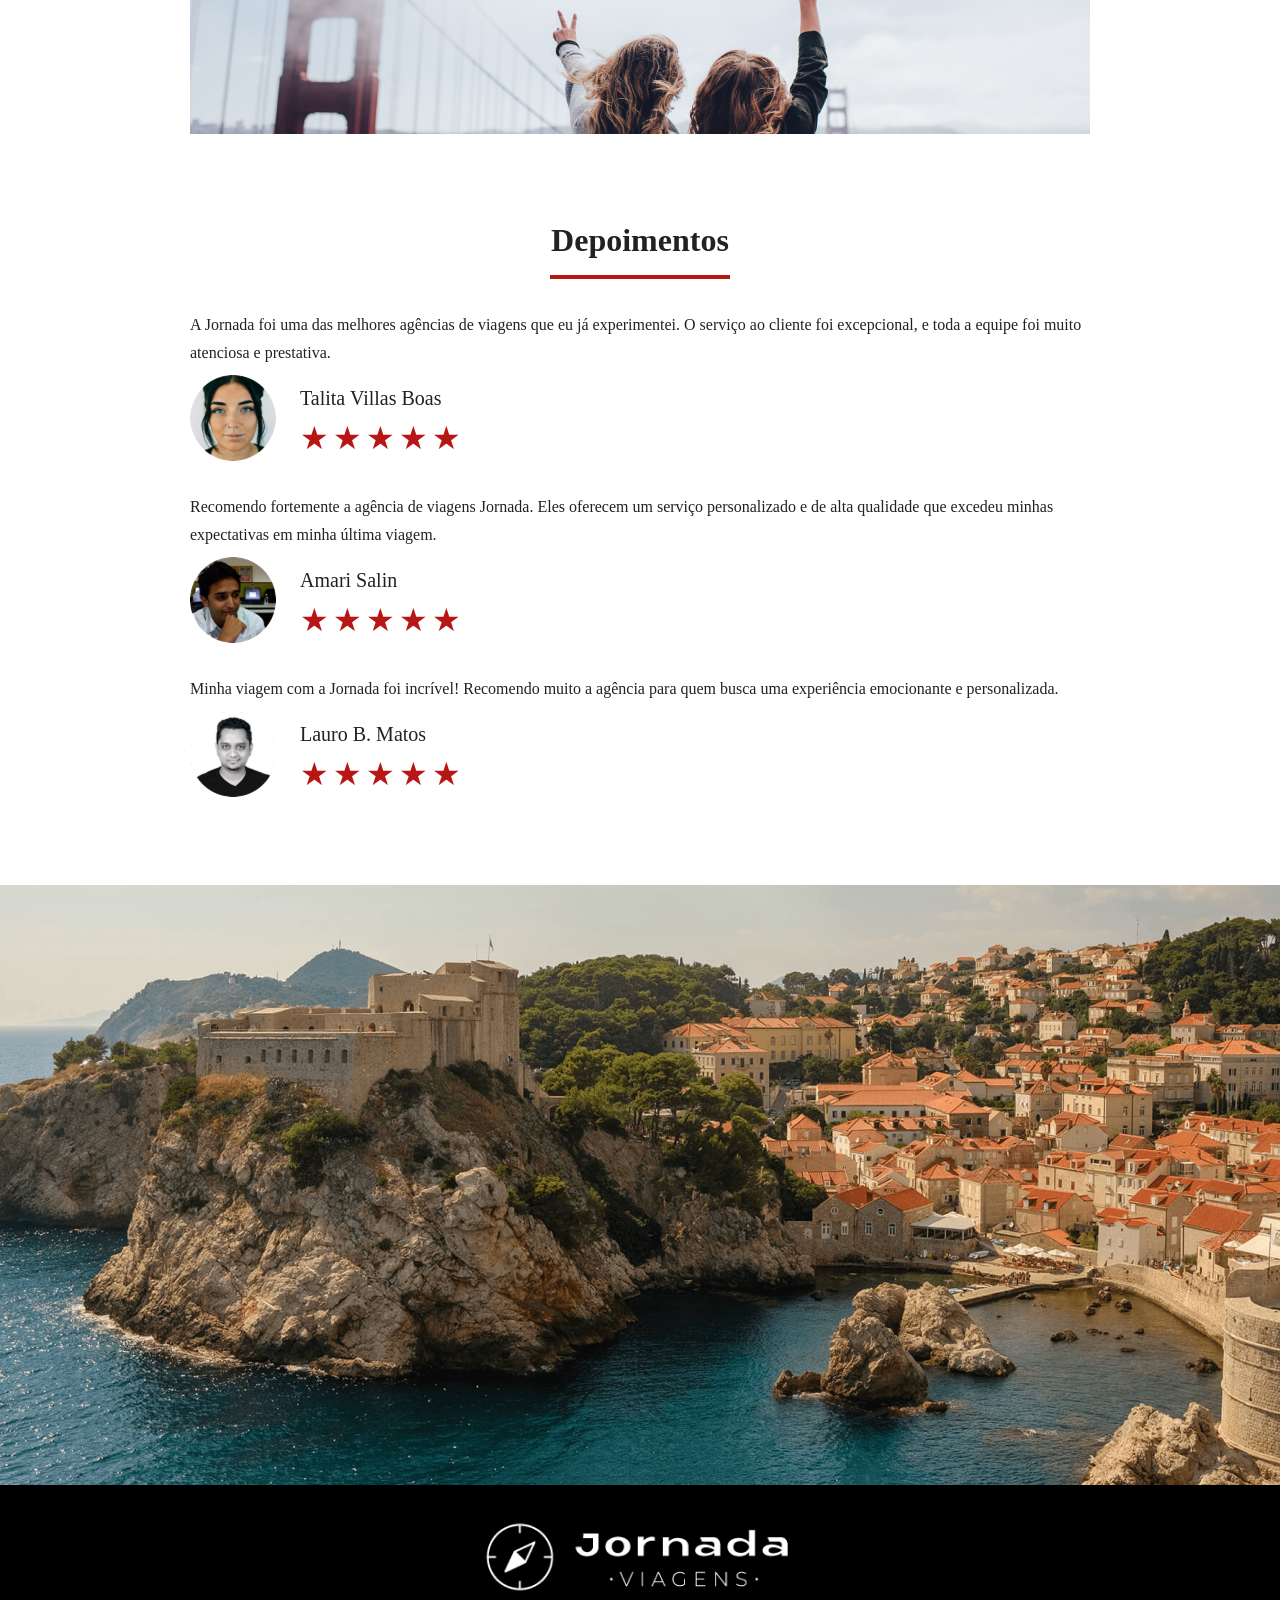
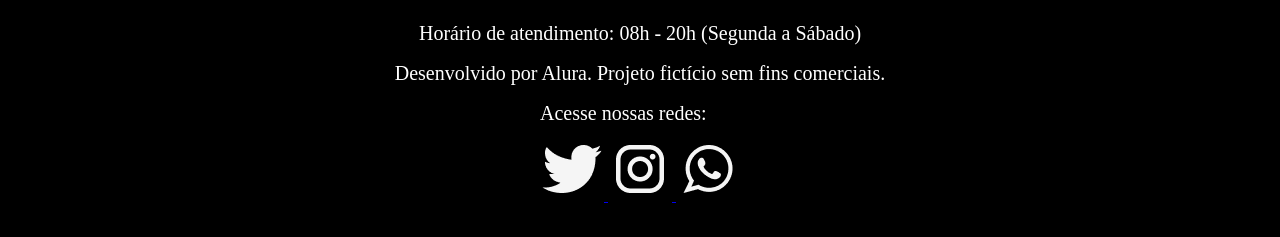
==== commit 1d6e7819: "Adiciona config do hero" ====
--- a/index.html
+++ b/index.html
@@ -3,7 +3,18 @@
   <head>
     <meta charset="UTF-8" />
     <meta name="viewport" content="width=device-width, initial-scale=1.0" />
+    <meta name="description" content="Jornada Viagens, uma agência apaixonada por criar viagens inesquecíveis.">
+
+    <meta name="og:title" content="Jornada Viagens">
+    <meta name="og:description" content="Jornada Viagens, uma agência apaixonada por criar viagens inesquecíveis.">
+    <meta name="og:image" content="https://yummimonteiro96.github.io/jornada-viagens/img/Logo-footer.png">
+    <meta name="og:type" content="website">
+    <meta name="og:url" content="https://yummimonteiro96.github.io/jornada-viagens">
+
+    <link rel="icon" href="favico.svg" type="xml/svg">
     <link rel="stylesheet" href="./css/style.css" />
+
+
     <title>Jornada Viagens</title>
   </head>
   <body>
@@ -32,7 +43,8 @@
             </li>
             <li>
               <a
-                href="pacotes.html"
+              class="active"
+                href="pacotes-de-viagens.html"
                 target="_blank"
                 title="Acessar Pacotes de viagem"
                 >Pacotes de viagem</a
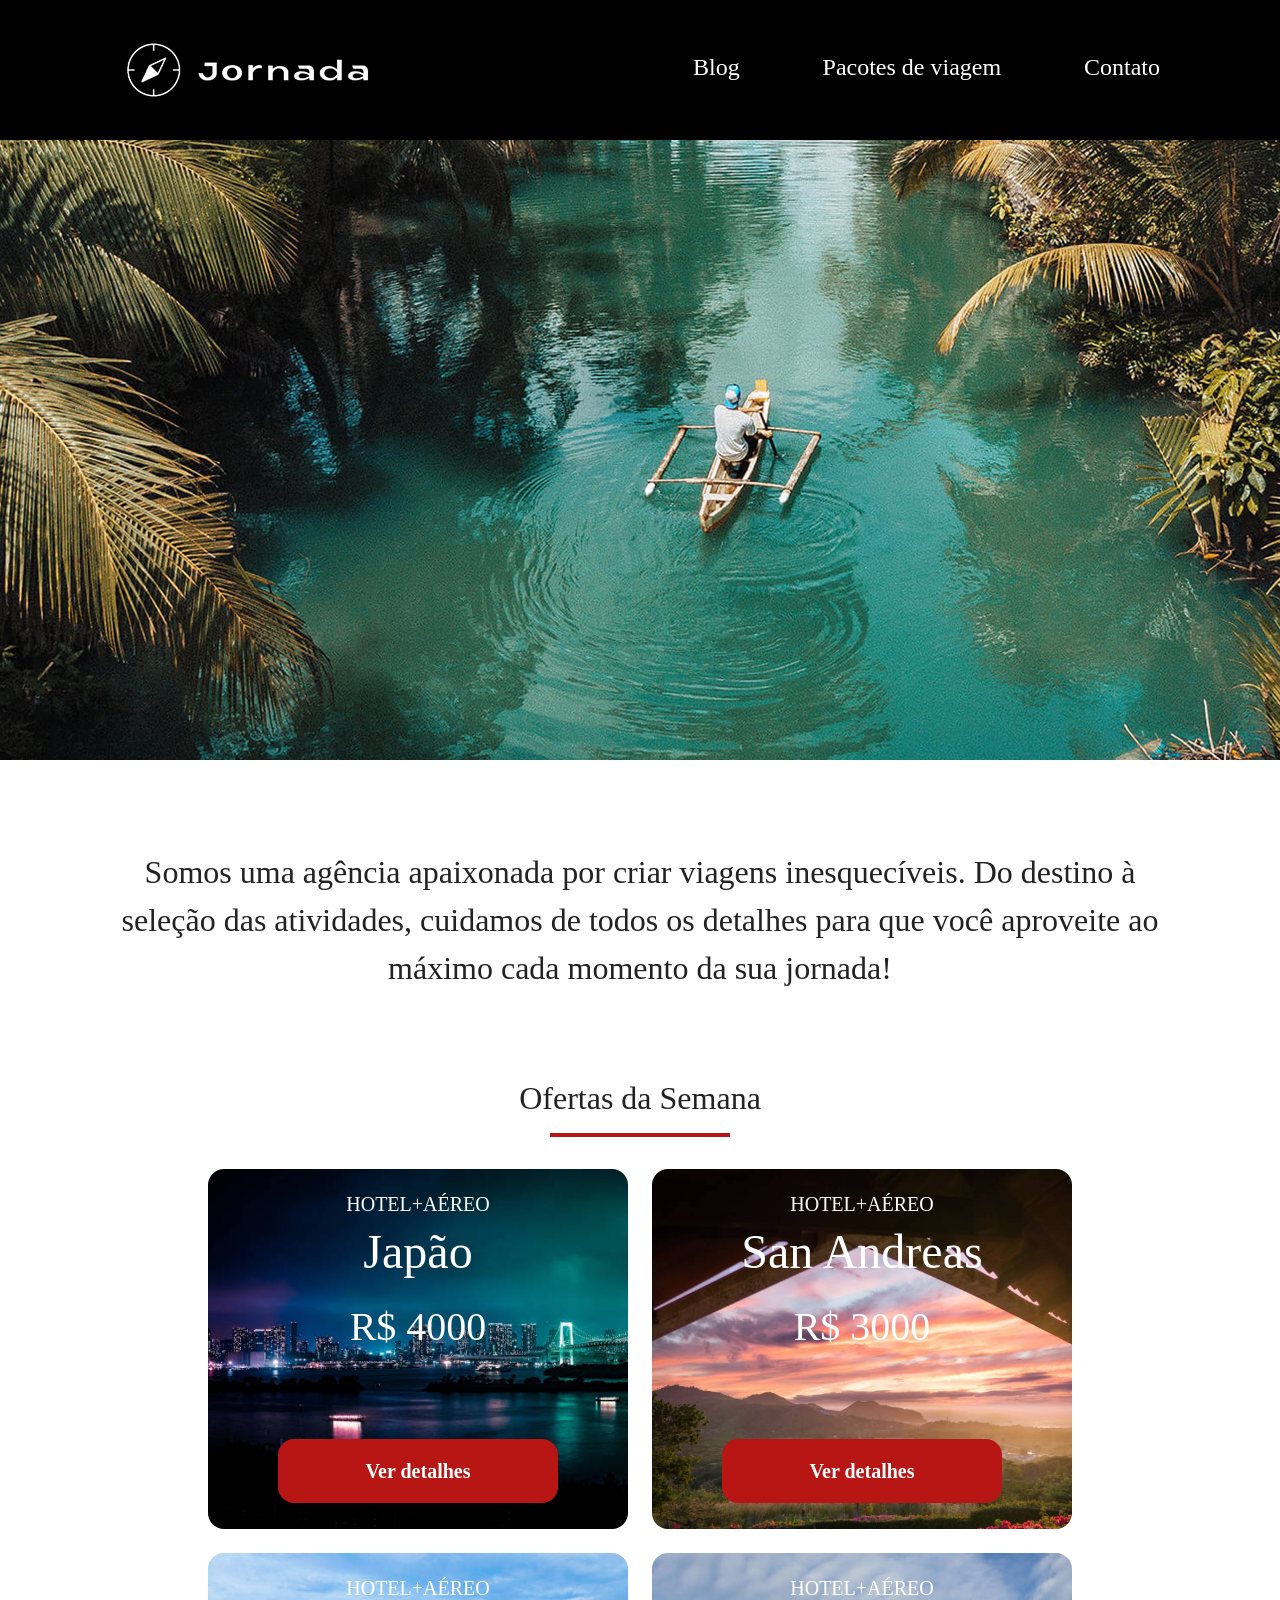
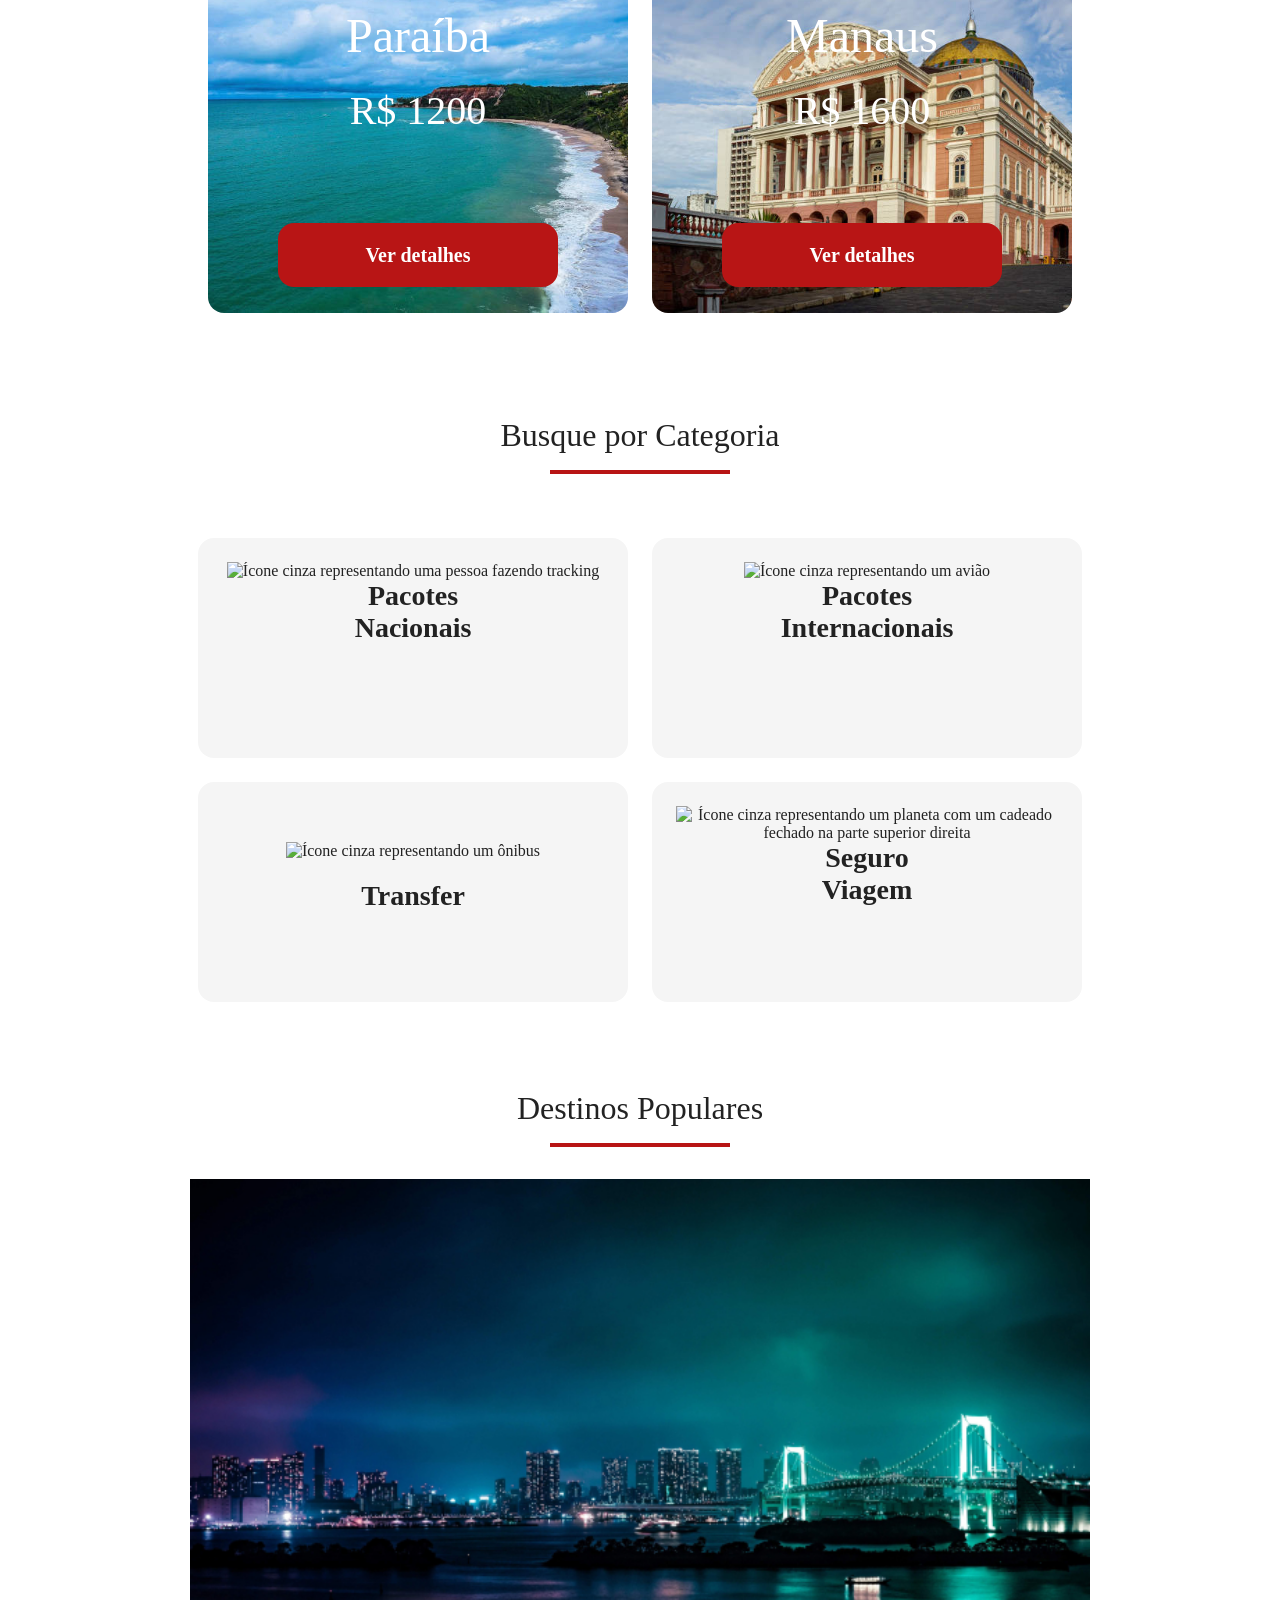
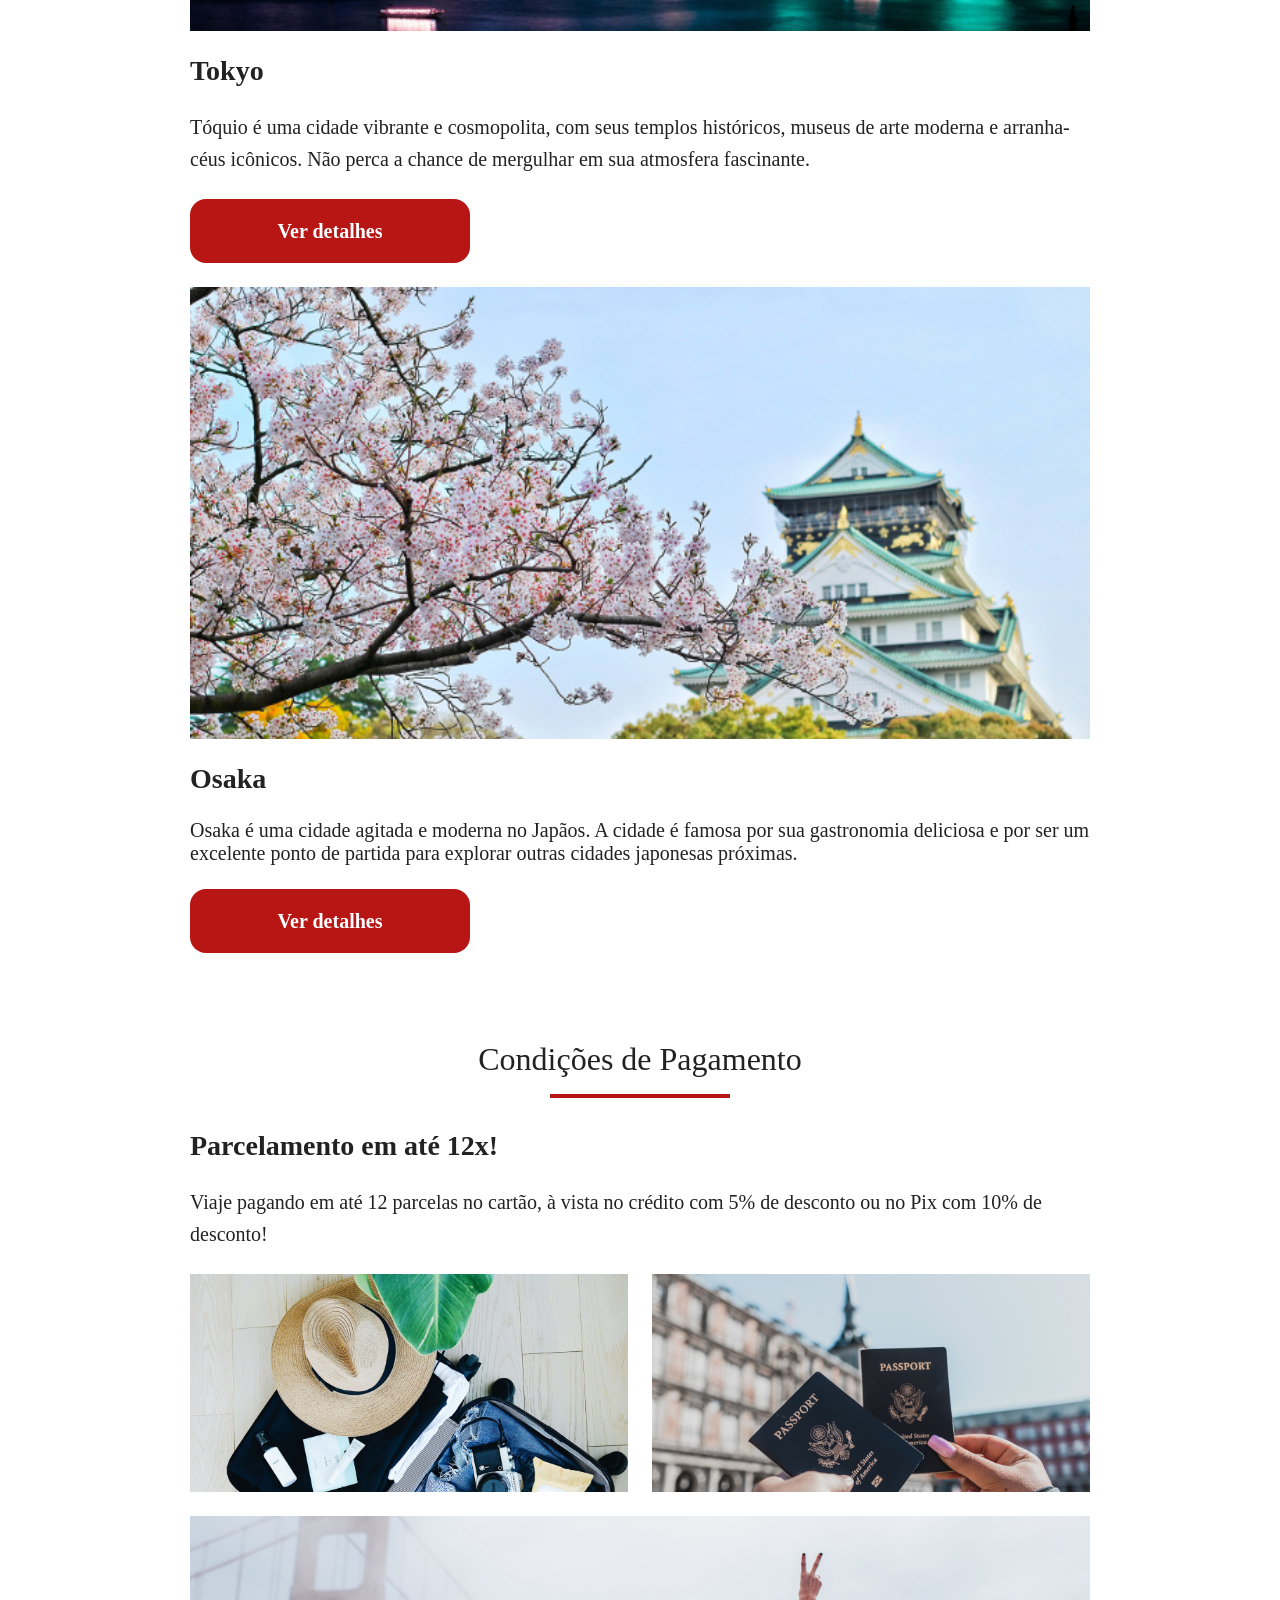
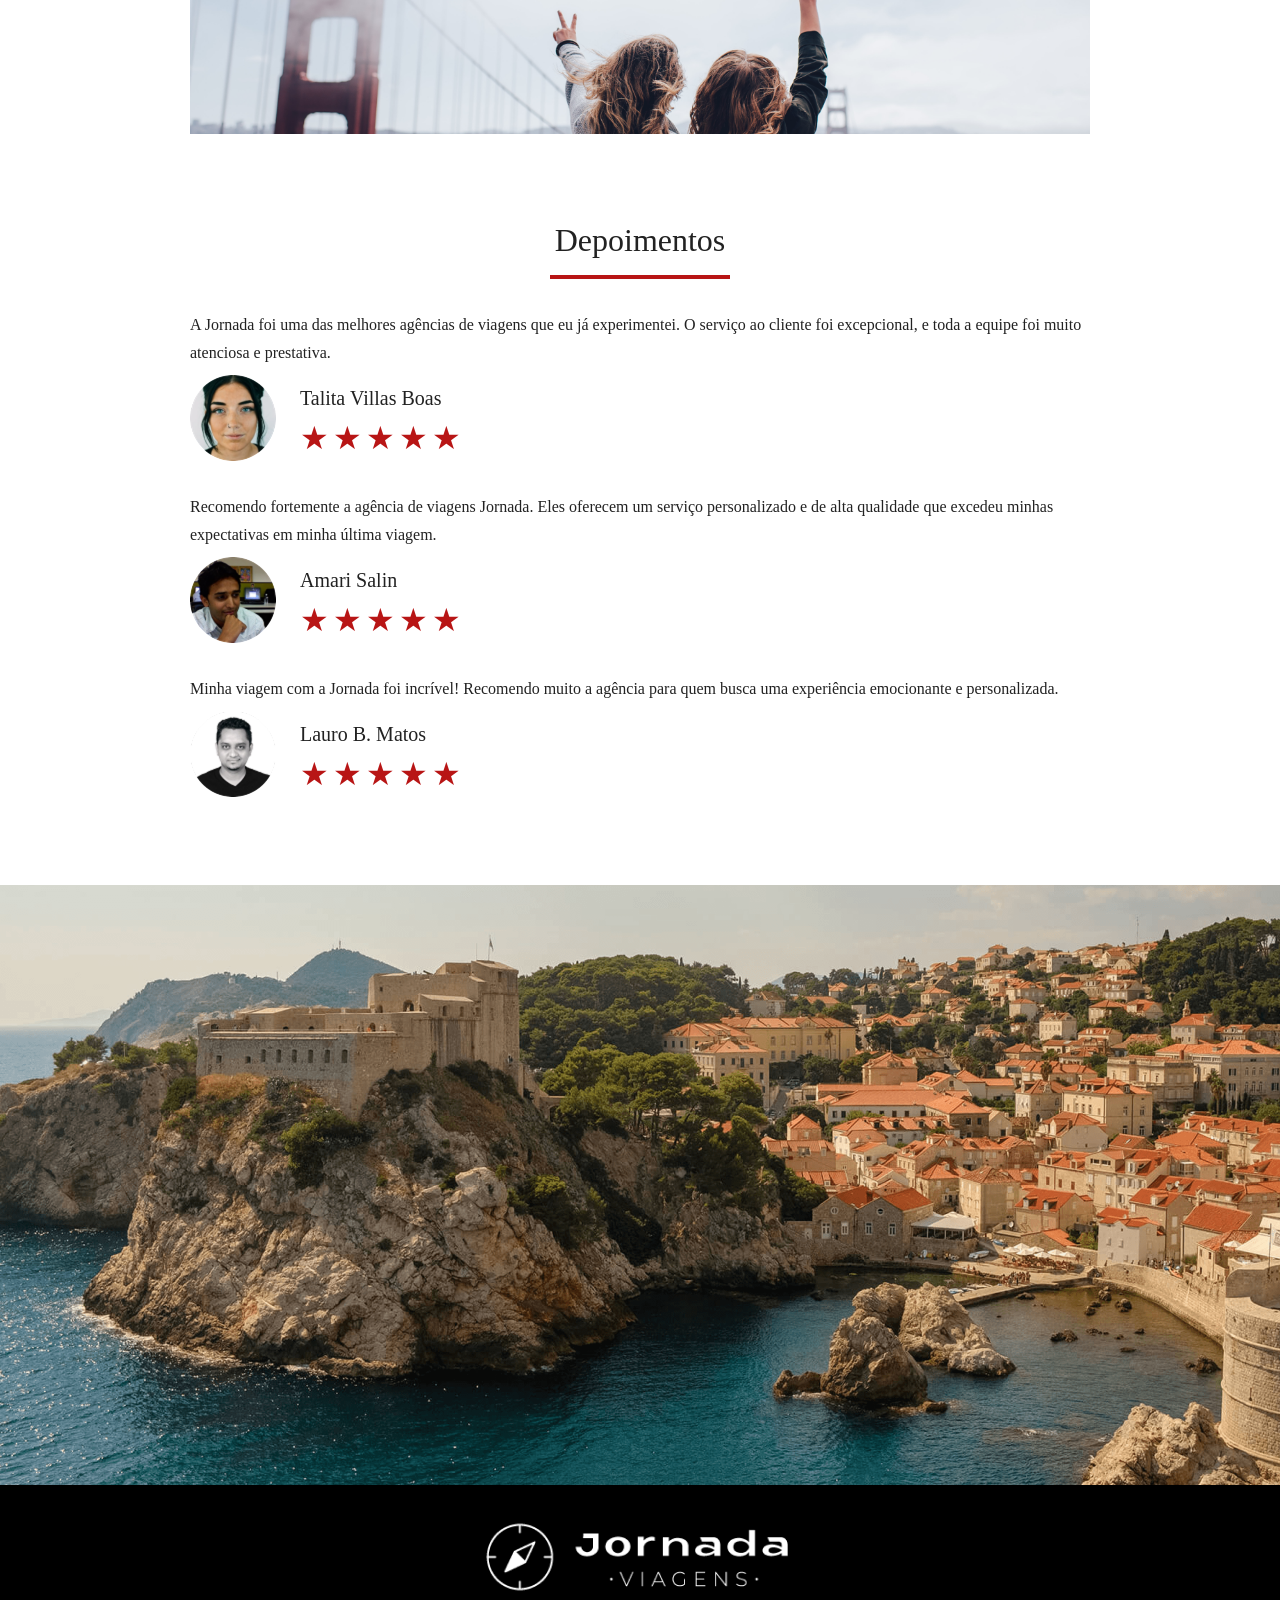
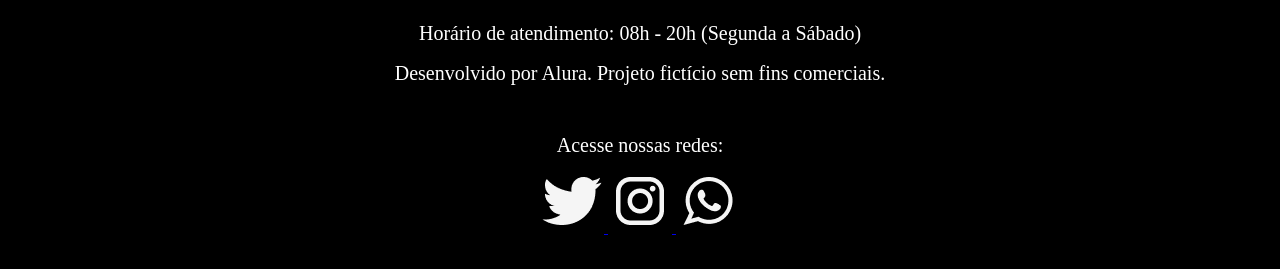
==== commit 871a1631: "finaliza pacotes de viagens" ====
--- a/index.html
+++ b/index.html
@@ -43,7 +43,6 @@
             </li>
             <li>
               <a
-              class="active"
                 href="pacotes-de-viagens.html"
                 target="_blank"
                 title="Acessar Pacotes de viagem"
